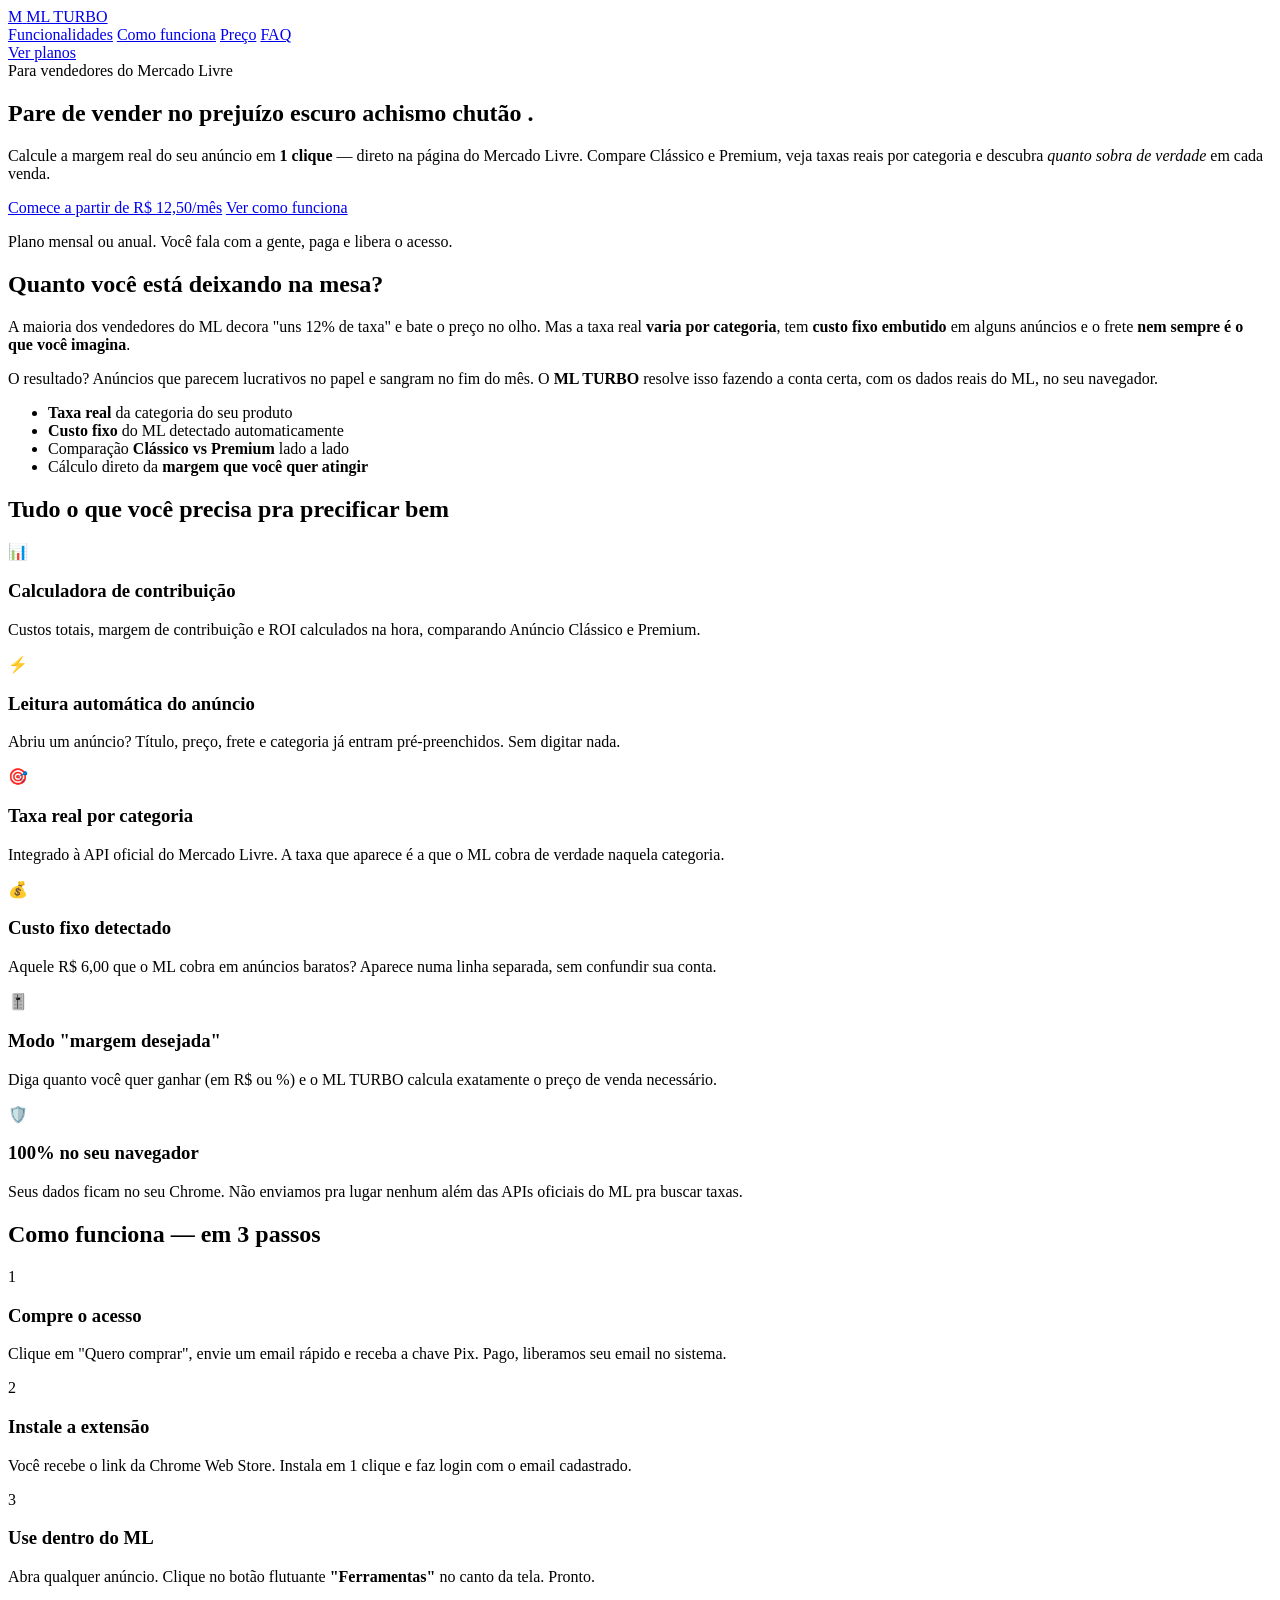
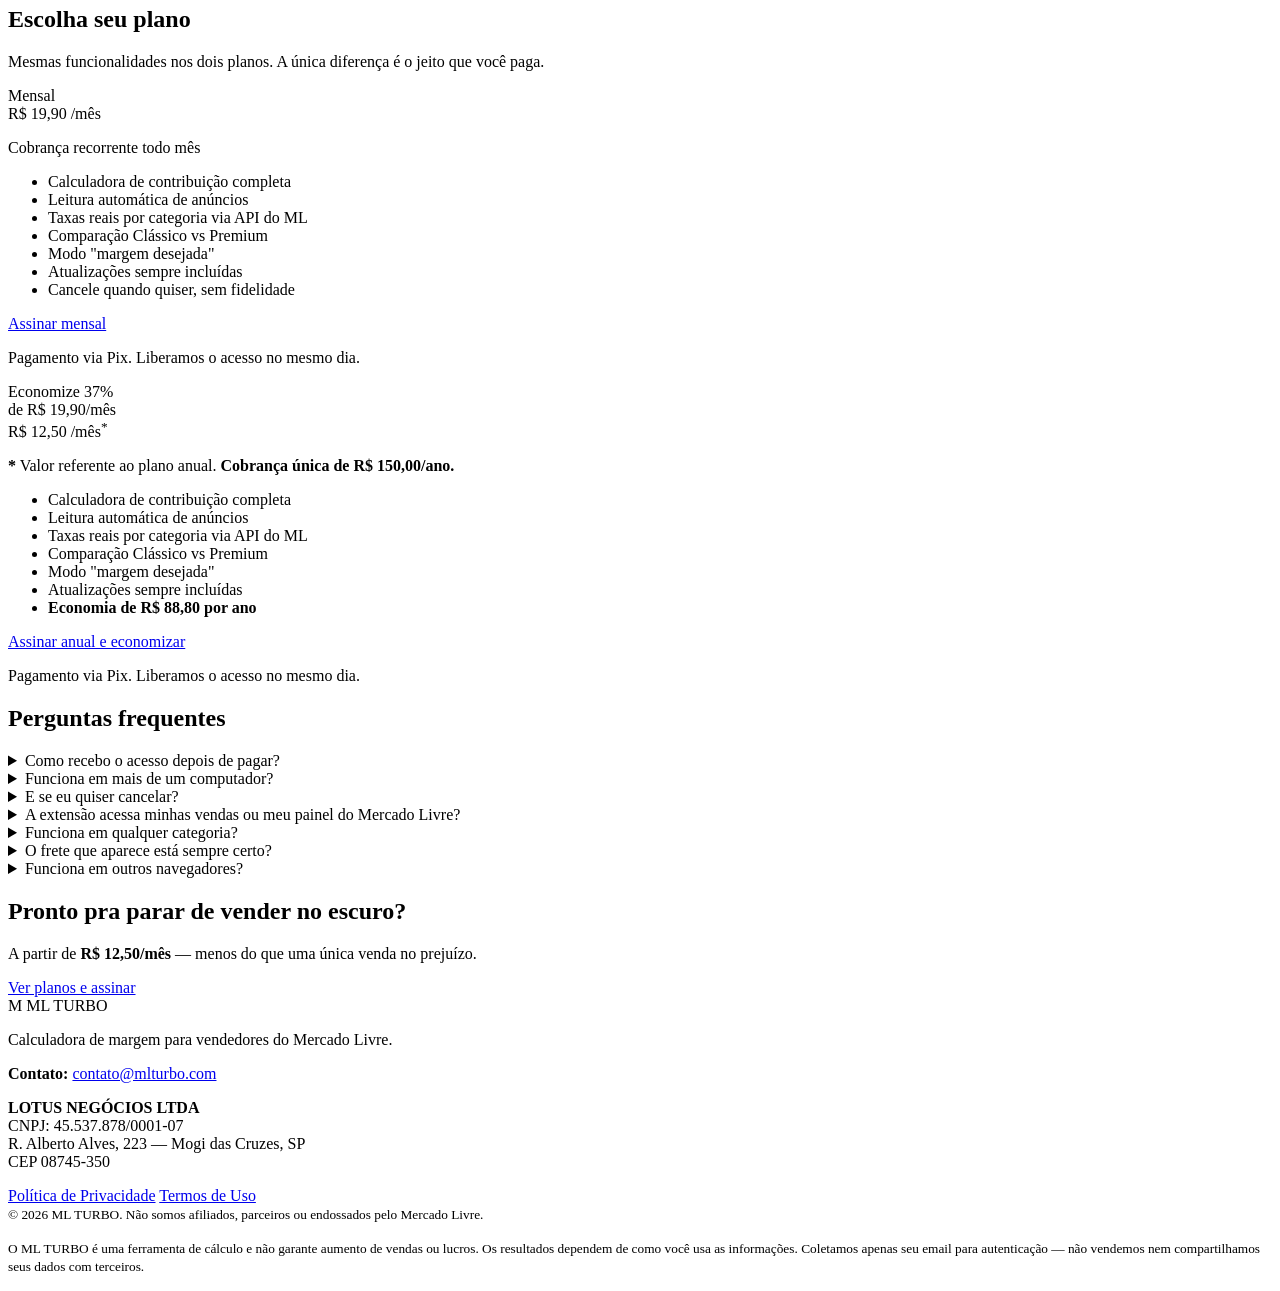
==== index.html @ a2fa836f "Add initial HTML structure for ML TURBO extension This file contains the complete HTML structure for" ====
<!DOCTYPE html>
<html lang="pt-BR">
<head>
  <meta charset="UTF-8">
  <meta name="viewport" content="width=device-width, initial-scale=1.0">
  <meta name="description" content="ML TURBO — extensão Chrome para vendedores do Mercado Livre. Calcule margem, ROI e taxa real direto na página do anúncio.">
  <title>ML TURBO — Calculadora de margem para vendedores do Mercado Livre</title>
  <link rel="stylesheet" href="styles.css">
</head>
<body>
  <header class="topo">
    <div class="container topo-conteudo">
      <a href="#" class="marca">
        <span class="marca-icone">M</span>
        <span class="marca-texto">ML TURBO</span>
      </a>
      <nav class="topo-nav">
        <a href="#funcionalidades">Funcionalidades</a>
        <a href="#como-funciona">Como funciona</a>
        <a href="#preco">Preço</a>
        <a href="#faq">FAQ</a>
      </nav>
      <a href="#preco" class="botao botao-primario botao-pequeno">Ver planos</a>
    </div>
  </header>

  <section class="hero">
    <div class="container hero-conteudo">
      <span class="badge">Para vendedores do Mercado Livre</span>
      <h1>Pare de vender no <span class="palavra-rotativa">
        <span>prejuízo</span>
        <span>escuro</span>
        <span>achismo</span>
        <span>chutão</span>
      </span>.</h1>
      <p class="subtitulo">
        Calcule a margem real do seu anúncio em <strong>1 clique</strong> — direto na página do Mercado Livre.
        Compare Clássico e Premium, veja taxas reais por categoria e descubra <em>quanto sobra de verdade</em> em cada venda.
      </p>
      <div class="hero-acoes">
        <a href="#preco" class="botao botao-primario botao-grande">Comece a partir de R$ 12,50/mês</a>
        <a href="#como-funciona" class="botao botao-fantasma botao-grande">Ver como funciona</a>
      </div>
      <p class="hero-rodape">Plano mensal ou anual. Você fala com a gente, paga e libera o acesso.</p>
    </div>
  </section>

  <section class="problema">
    <div class="container">
      <div class="problema-grid">
        <div class="problema-texto">
          <h2>Quanto você está deixando na mesa?</h2>
          <p>
            A maioria dos vendedores do ML decora "uns 12% de taxa" e bate o preço no olho.
            Mas a taxa real <strong>varia por categoria</strong>, tem <strong>custo fixo embutido</strong>
            em alguns anúncios e o frete <strong>nem sempre é o que você imagina</strong>.
          </p>
          <p>
            O resultado? Anúncios que parecem lucrativos no papel e sangram no fim do mês.
            O <strong>ML TURBO</strong> resolve isso fazendo a conta certa, com os dados reais do ML, no seu navegador.
          </p>
        </div>
        <ul class="problema-lista">
          <li><strong>Taxa real</strong> da categoria do seu produto</li>
          <li><strong>Custo fixo</strong> do ML detectado automaticamente</li>
          <li>Comparação <strong>Clássico vs Premium</strong> lado a lado</li>
          <li>Cálculo direto da <strong>margem que você quer atingir</strong></li>
        </ul>
      </div>
    </div>
  </section>

  <section id="funcionalidades" class="funcionalidades">
    <div class="container">
      <h2 class="secao-titulo">Tudo o que você precisa pra precificar bem</h2>
      <div class="cards-funcionalidades">
        <article class="card-funcionalidade">
          <div class="card-icone">📊</div>
          <h3>Calculadora de contribuição</h3>
          <p>Custos totais, margem de contribuição e ROI calculados na hora, comparando Anúncio Clássico e Premium.</p>
        </article>
        <article class="card-funcionalidade">
          <div class="card-icone">⚡</div>
          <h3>Leitura automática do anúncio</h3>
          <p>Abriu um anúncio? Título, preço, frete e categoria já entram pré-preenchidos. Sem digitar nada.</p>
        </article>
        <article class="card-funcionalidade">
          <div class="card-icone">🎯</div>
          <h3>Taxa real por categoria</h3>
          <p>Integrado à API oficial do Mercado Livre. A taxa que aparece é a que o ML cobra de verdade naquela categoria.</p>
        </article>
        <article class="card-funcionalidade">
          <div class="card-icone">💰</div>
          <h3>Custo fixo detectado</h3>
          <p>Aquele R$ 6,00 que o ML cobra em anúncios baratos? Aparece numa linha separada, sem confundir sua conta.</p>
        </article>
        <article class="card-funcionalidade">
          <div class="card-icone">🎚️</div>
          <h3>Modo "margem desejada"</h3>
          <p>Diga quanto você quer ganhar (em R$ ou %) e o ML TURBO calcula exatamente o preço de venda necessário.</p>
        </article>
        <article class="card-funcionalidade">
          <div class="card-icone">🛡️</div>
          <h3>100% no seu navegador</h3>
          <p>Seus dados ficam no seu Chrome. Não enviamos pra lugar nenhum além das APIs oficiais do ML pra buscar taxas.</p>
        </article>
      </div>
    </div>
  </section>

  <section id="como-funciona" class="como-funciona">
    <div class="container">
      <h2 class="secao-titulo">Como funciona — em 3 passos</h2>
      <div class="passos">
        <div class="passo">
          <div class="passo-numero">1</div>
          <h3>Compre o acesso</h3>
          <p>Clique em "Quero comprar", envie um email rápido e receba a chave Pix. Pago, liberamos seu email no sistema.</p>
        </div>
        <div class="passo">
          <div class="passo-numero">2</div>
          <h3>Instale a extensão</h3>
          <p>Você recebe o link da Chrome Web Store. Instala em 1 clique e faz login com o email cadastrado.</p>
        </div>
        <div class="passo">
          <div class="passo-numero">3</div>
          <h3>Use dentro do ML</h3>
          <p>Abra qualquer anúncio. Clique no botão flutuante <strong>"Ferramentas"</strong> no canto da tela. Pronto.</p>
        </div>
      </div>
    </div>
  </section>

  <section id="preco" class="preco">
    <div class="container">
      <h2 class="secao-titulo">Escolha seu plano</h2>
      <p class="preco-descricao">Mesmas funcionalidades nos dois planos. A única diferença é o jeito que você paga.</p>

      <div class="planos">
        <article class="card-preco card-preco-mensal">
          <span class="card-preco-tag card-preco-tag-mensal">Mensal</span>
          <div class="card-preco-valor">
            <span class="moeda">R$</span>
            <span class="numero">19,90</span>
            <span class="periodo">/mês</span>
          </div>
          <p class="card-preco-resumo">Cobrança recorrente todo mês</p>
          <ul class="card-preco-lista">
            <li>Calculadora de contribuição completa</li>
            <li>Leitura automática de anúncios</li>
            <li>Taxas reais por categoria via API do ML</li>
            <li>Comparação Clássico vs Premium</li>
            <li>Modo "margem desejada"</li>
            <li>Atualizações sempre incluídas</li>
            <li>Cancele quando quiser, sem fidelidade</li>
          </ul>
          <a href="mailto:contato@mlturbo.com?subject=Quero%20comprar%20o%20ML%20TURBO%20-%20Plano%20Mensal&body=Ol%C3%A1%2C%20Eduardo!%0A%0AGostaria%20de%20adquirir%20acesso%20ao%20ML%20TURBO%20no%20plano%20MENSAL%20(R%24%20%2019%2C90%2Fm%C3%AAs).%0A%0AMeu%20email%20que%20deve%20ser%20liberado%3A%20%5Bcoloque%20aqui%20o%20mesmo%20email%20que%20voc%C3%AA%20vai%20usar%20pra%20logar%5D%0A%0AAguardo%20a%20chave%20Pix%20pra%20pagamento.%0A%0AObrigado!" class="botao botao-secundario-largo botao-grande botao-largura-total">
            Assinar mensal
          </a>
          <p class="card-preco-rodape">Pagamento via Pix. Liberamos o acesso no mesmo dia.</p>
        </article>

        <article class="card-preco card-preco-anual card-preco-destaque">
          <span class="card-preco-tag card-preco-tag-economia">Economize 37%</span>
          <div class="card-preco-valor-comparacao">
            <span class="card-preco-de">de R$ 19,90/mês</span>
          </div>
          <div class="card-preco-valor">
            <span class="moeda">R$</span>
            <span class="numero">12,50</span>
            <span class="periodo">/mês<sup>*</sup></span>
          </div>
          <p class="card-preco-asterisco">
            <strong>*</strong> Valor referente ao plano anual.
            <strong>Cobrança única de R$ 150,00/ano.</strong>
          </p>
          <ul class="card-preco-lista">
            <li>Calculadora de contribuição completa</li>
            <li>Leitura automática de anúncios</li>
            <li>Taxas reais por categoria via API do ML</li>
            <li>Comparação Clássico vs Premium</li>
            <li>Modo "margem desejada"</li>
            <li>Atualizações sempre incluídas</li>
            <li><strong>Economia de R$ 88,80 por ano</strong></li>
          </ul>
          <a href="mailto:contato@mlturbo.com?subject=Quero%20comprar%20o%20ML%20TURBO%20-%20Plano%20Anual&body=Ol%C3%A1%2C%20Eduardo!%0A%0AGostaria%20de%20adquirir%20acesso%20ao%20ML%20TURBO%20no%20plano%20ANUAL%20(R%24%20150%2C00%2Fano%20-%20equivalente%20a%20R%24%2012%2C50%2Fm%C3%AAs).%0A%0AMeu%20email%20que%20deve%20ser%20liberado%3A%20%5Bcoloque%20aqui%20o%20mesmo%20email%20que%20voc%C3%AA%20vai%20usar%20pra%20logar%5D%0A%0AAguardo%20a%20chave%20Pix%20pra%20pagamento.%0A%0AObrigado!" class="botao botao-primario botao-grande botao-largura-total">
            Assinar anual e economizar
          </a>
          <p class="card-preco-rodape">Pagamento via Pix. Liberamos o acesso no mesmo dia.</p>
        </article>
      </div>
    </div>
  </section>

  <section id="faq" class="faq">
    <div class="container">
      <h2 class="secao-titulo">Perguntas frequentes</h2>
      <div class="faq-lista">
        <details class="faq-item">
          <summary>Como recebo o acesso depois de pagar?</summary>
          <p>Assim que confirmamos o Pix, cadastramos seu email no sistema e te respondemos por email com o link da extensão e instruções de instalação. Costuma sair no mesmo dia.</p>
        </details>
        <details class="faq-item">
          <summary>Funciona em mais de um computador?</summary>
          <p>Sim. O acesso é vinculado ao <strong>seu email</strong>, não à máquina. Você pode instalar a extensão em quantos computadores quiser e logar com o mesmo email em todos.</p>
        </details>
        <details class="faq-item">
          <summary>E se eu quiser cancelar?</summary>
          <p>Sem letrinha miúda — é só me avisar por email. Não cobramos multa, não tem fidelidade, não tem nada parecido. Se você não usar, não pago.</p>
        </details>
        <details class="faq-item">
          <summary>A extensão acessa minhas vendas ou meu painel do Mercado Livre?</summary>
          <p>Não. A extensão lê apenas <strong>a página de anúncio aberta no seu navegador</strong> (público, qualquer um vê) e consulta a <strong>API pública oficial do ML</strong> pra buscar taxas. Nada do seu painel de vendedor é acessado.</p>
        </details>
        <details class="faq-item">
          <summary>Funciona em qualquer categoria?</summary>
          <p>Sim. Quando dá pra detectar a categoria do anúncio, usamos a taxa exata daquela categoria via API do ML. Quando não dá (raro), usamos os defaults (11,5% / 16,5%) que você pode ajustar manualmente.</p>
        </details>
        <details class="faq-item">
          <summary>O frete que aparece está sempre certo?</summary>
          <p>O frete lido é o que aparece pro comprador. Pra <strong>Envio Full</strong>, o ML cobra do vendedor uma tarifa diferente (por peso e dimensão). A extensão te avisa pra conferir e o campo é editável.</p>
        </details>
        <details class="faq-item">
          <summary>Funciona em outros navegadores?</summary>
          <p>No momento, só Chrome. O Edge tem grandes chances de funcionar (mesma base técnica) mas ainda não testamos oficialmente.</p>
        </details>
      </div>
    </div>
  </section>

  <section class="cta-final">
    <div class="container cta-final-conteudo">
      <h2>Pronto pra parar de vender no escuro?</h2>
      <p>A partir de <strong>R$ 12,50/mês</strong> — menos do que uma única venda no prejuízo.</p>
      <a href="#preco" class="botao botao-primario botao-grande">Ver planos e assinar</a>
    </div>
  </section>

  <footer class="rodape">
    <div class="container rodape-conteudo">
      <div>
        <span class="marca">
          <span class="marca-icone">M</span>
          <span class="marca-texto">ML TURBO</span>
        </span>
        <p class="rodape-descricao">Calculadora de margem para vendedores do Mercado Livre.</p>
      </div>
      <div class="rodape-info">
        <div class="rodape-contato">
          <strong>Contato:</strong>
          <a href="mailto:contato@mlturbo.com">contato@mlturbo.com</a>
        </div>
        <div class="rodape-empresa">
          <p><strong>LOTUS NEGÓCIOS LTDA</strong><br>
          CNPJ: 45.537.878/0001-07<br>
          R. Alberto Alves, 223 — Mogi das Cruzes, SP<br>
          CEP 08745-350</p>
        </div>
      </div>
      <div class="rodape-creditos">
        <div class="rodape-links">
          <a href="privacidade.html" class="rodape-link">Política de Privacidade</a>
          <a href="termos-uso.html" class="rodape-link">Termos de Uso</a>
        </div>
        <small>© 2026 ML TURBO. Não somos afiliados, parceiros ou endossados pelo Mercado Livre.</small>
        <p class="rodape-disclaimer">
          <small>
            O ML TURBO é uma ferramenta de cálculo e não garante aumento de vendas ou lucros. 
            Os resultados dependem de como você usa as informações. Coletamos apenas seu email para autenticação — 
            não vendemos nem compartilhamos seus dados com terceiros.
          </small>
        </p>
      </div>
    </div>
  </footer>

  <script src="script.js"></script>
</body>
</html>
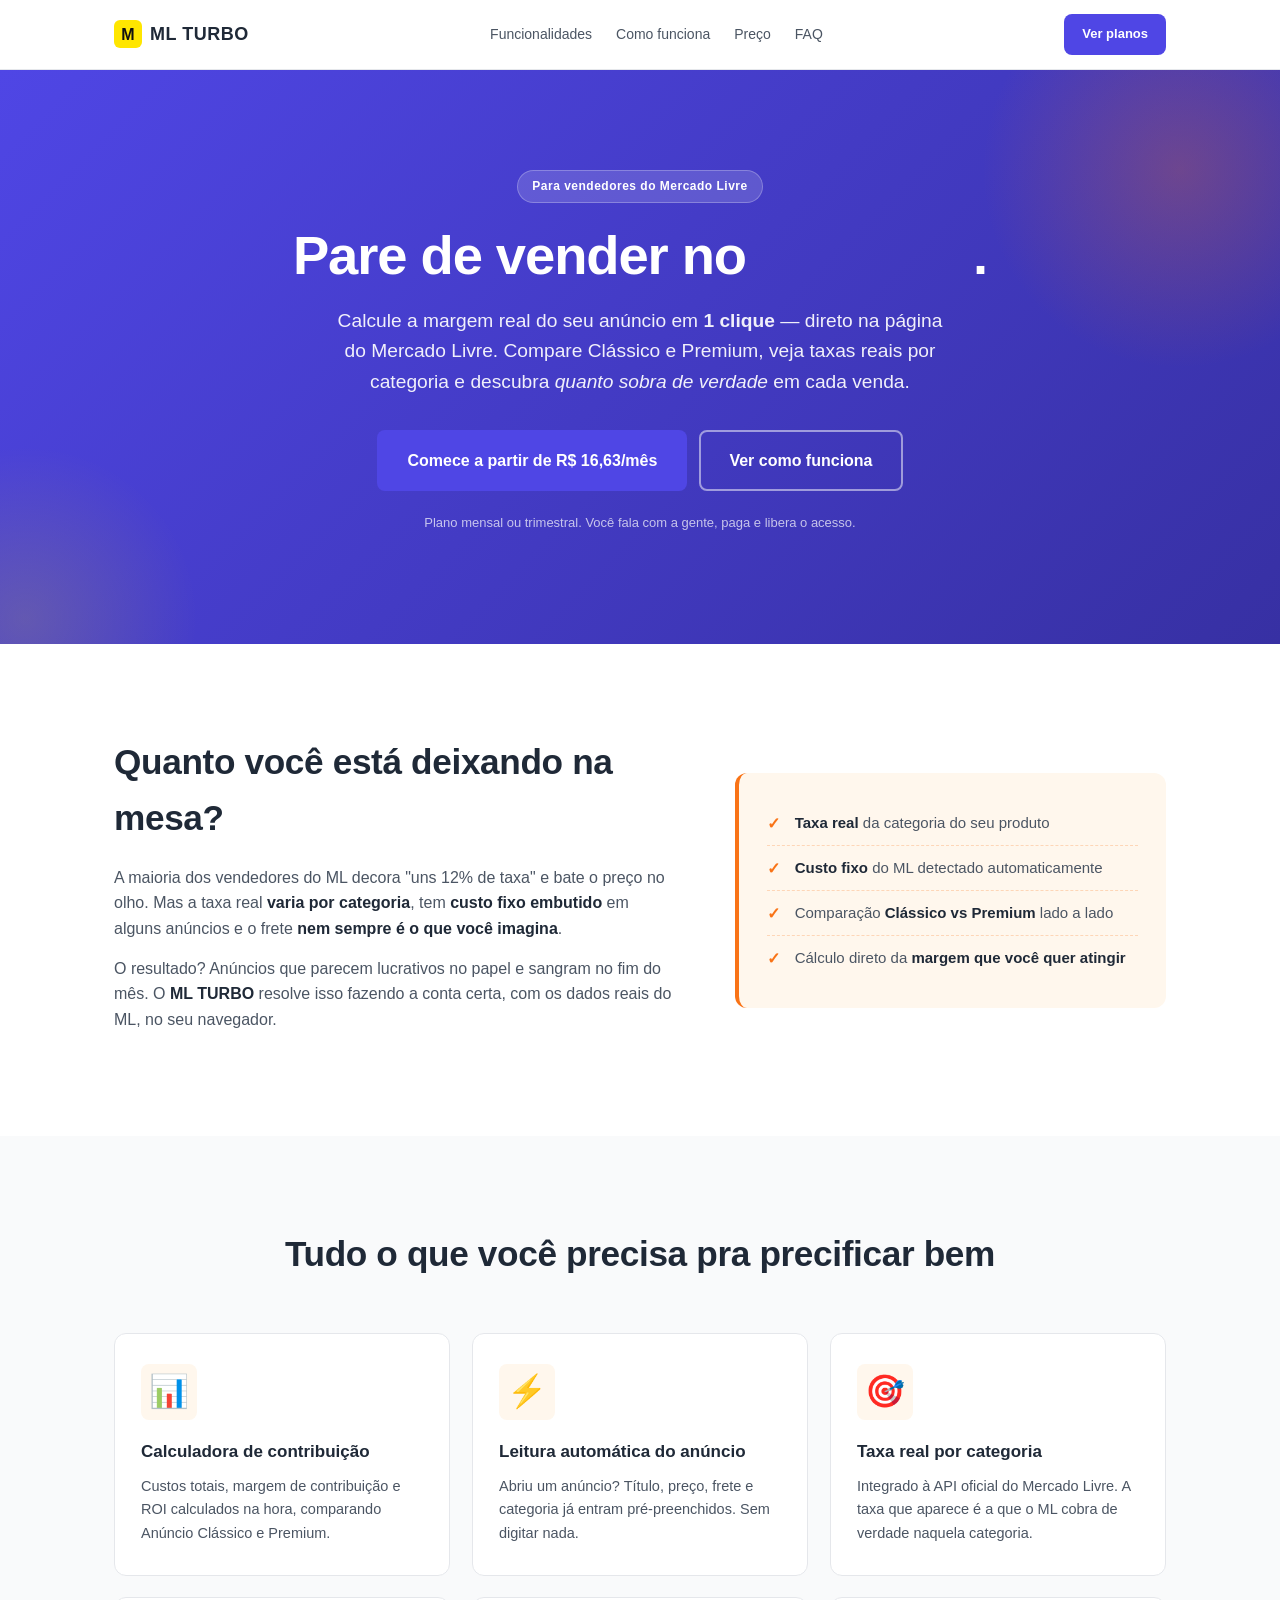
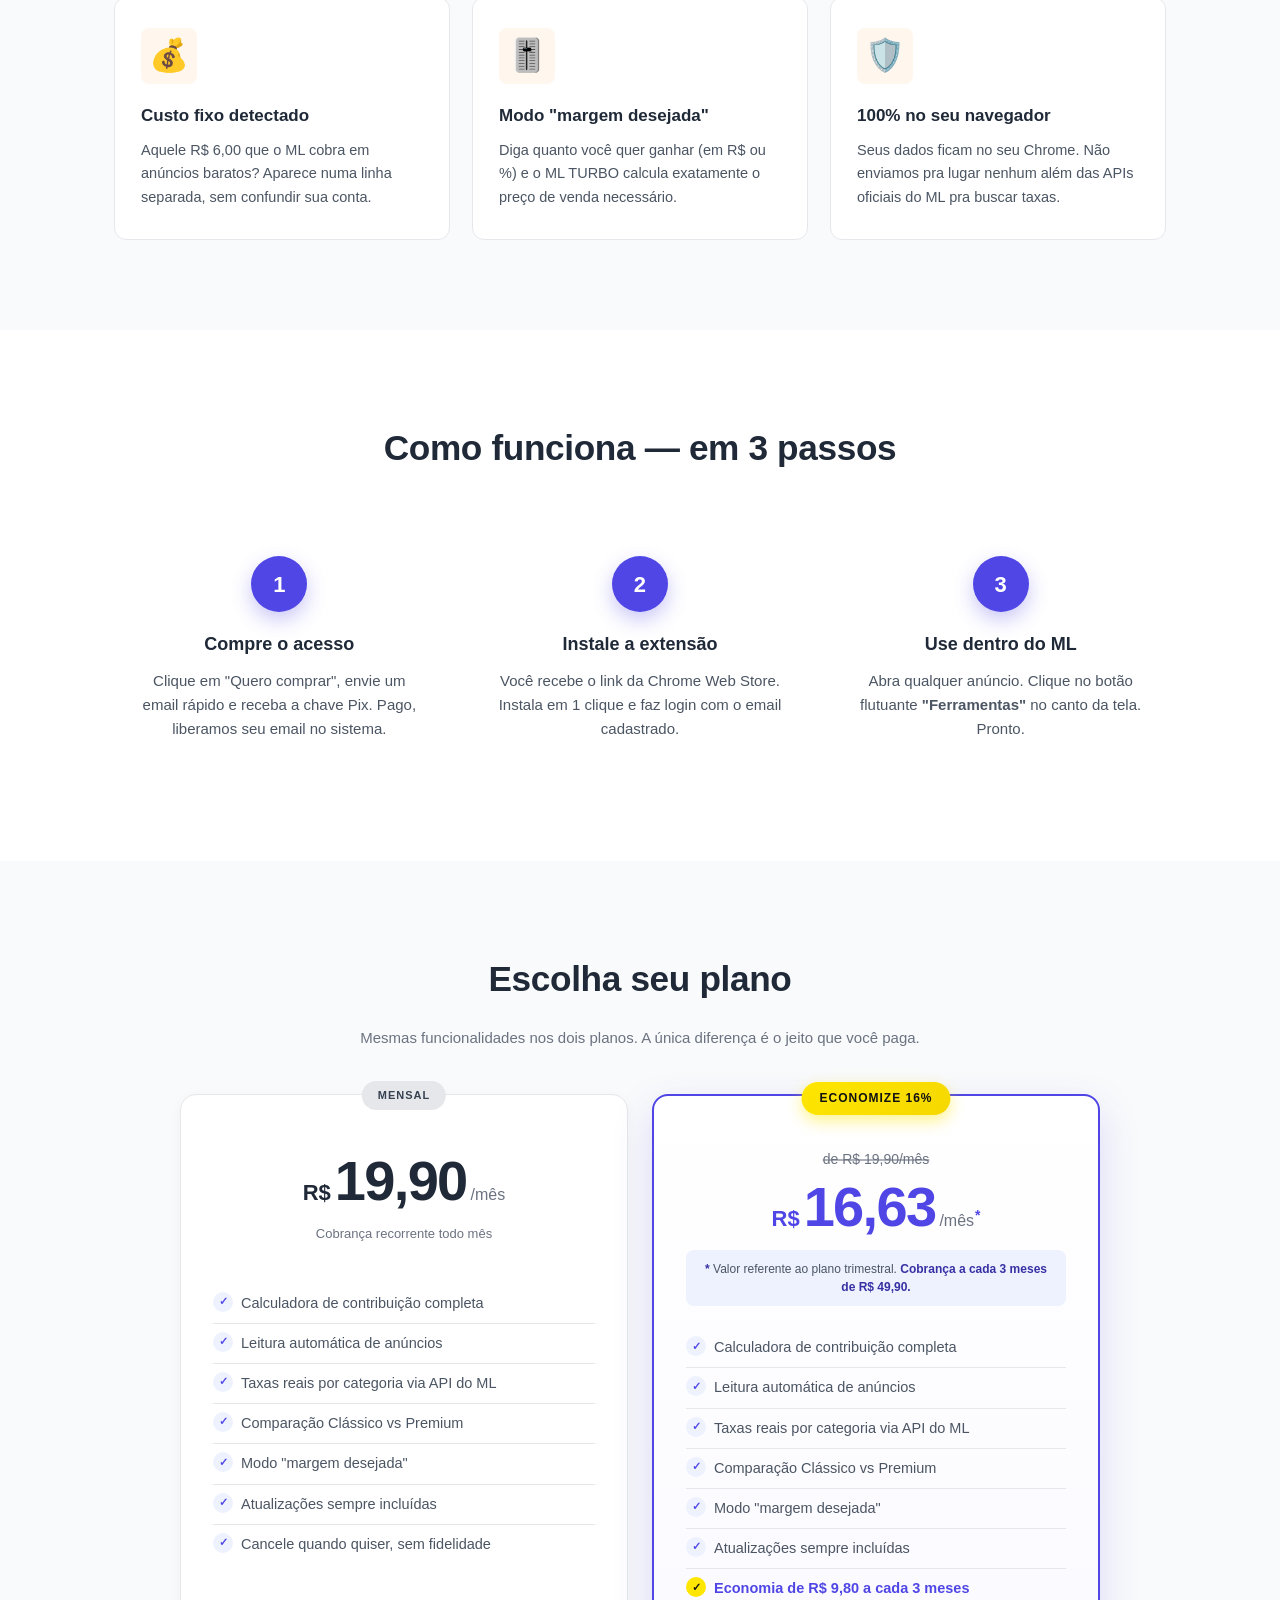
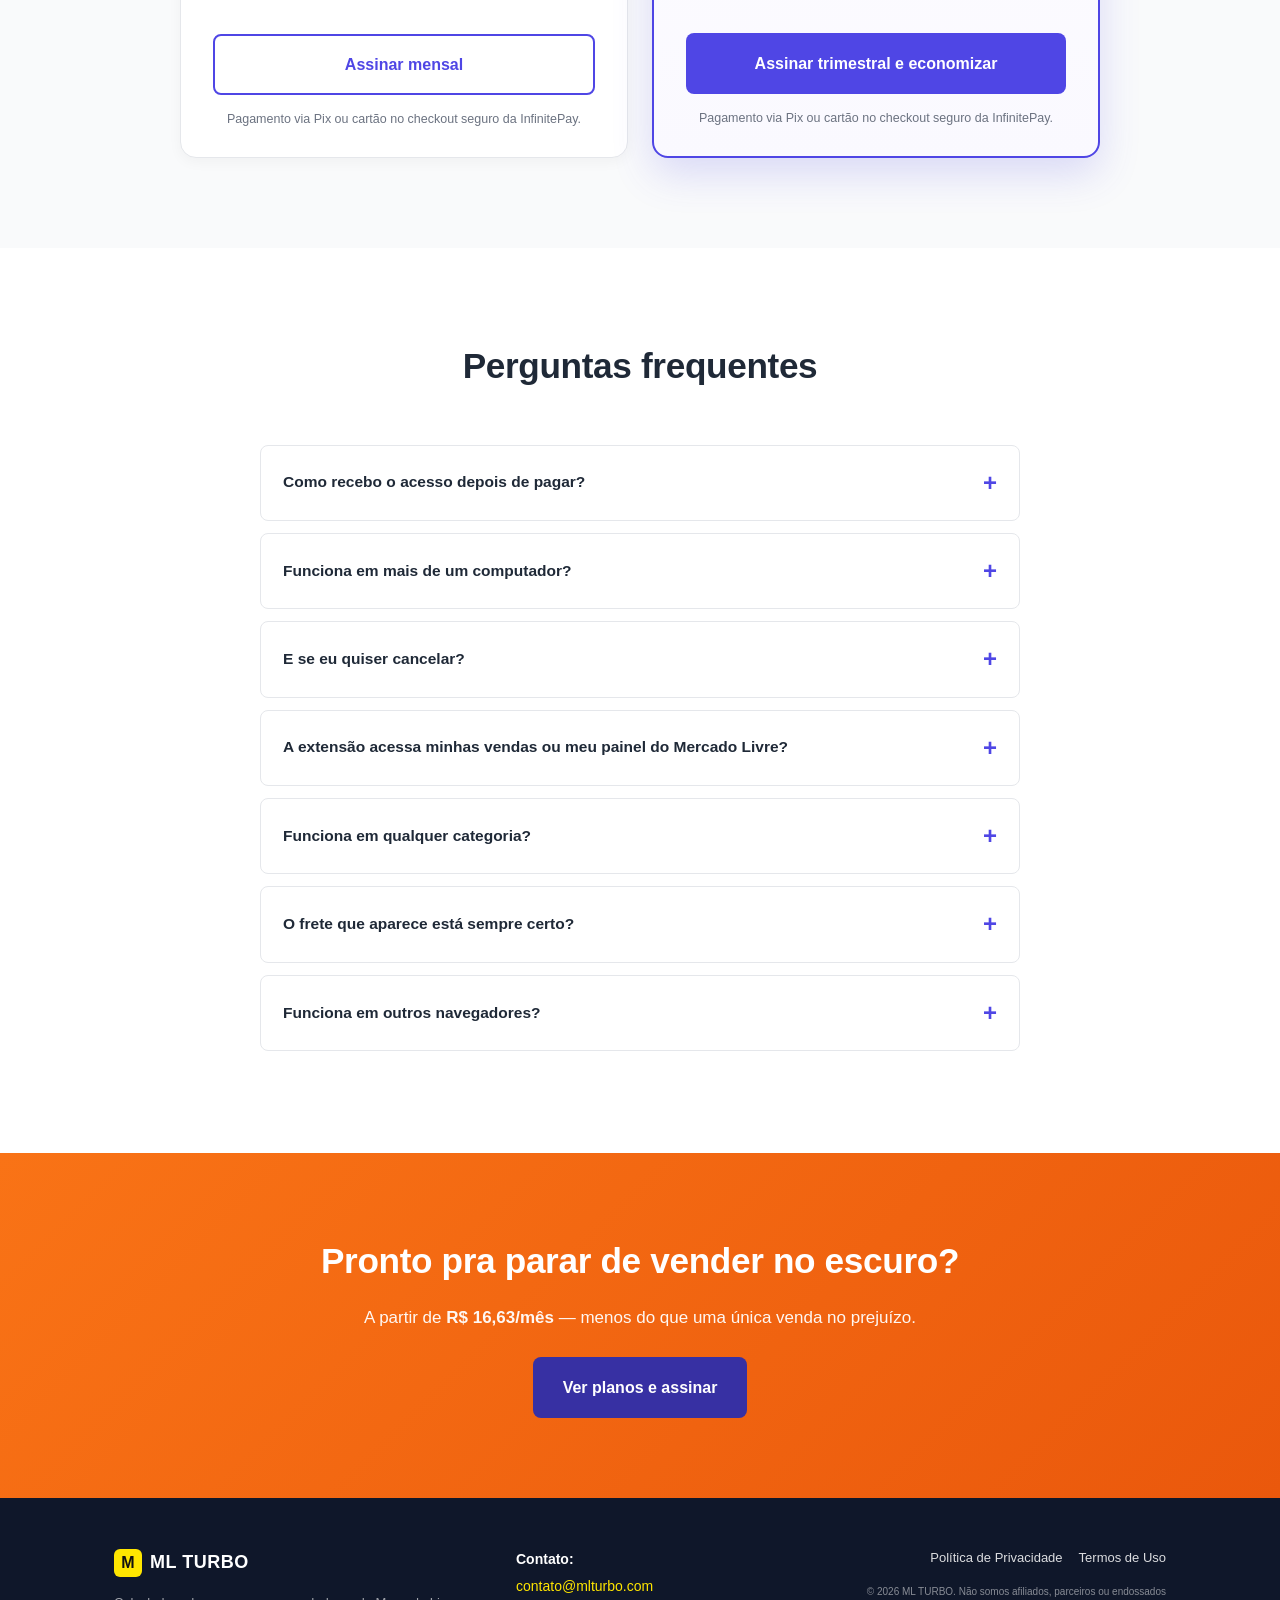
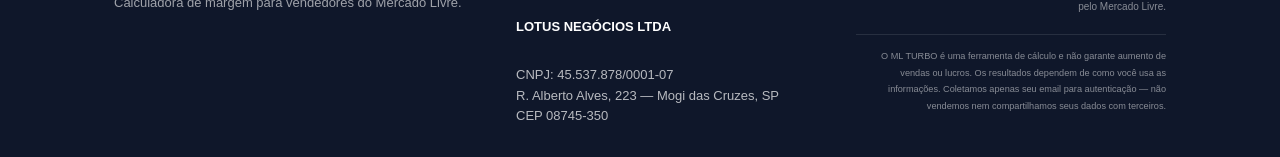
==== commit 20c59786: "Substitui plano anual por trimestral e migra checkout pra Planos de Assinatura InfinitePay - Plano a" ====
--- a/index.html
+++ b/index.html
@@ -38,10 +38,10 @@
         Compare Clássico e Premium, veja taxas reais por categoria e descubra <em>quanto sobra de verdade</em> em cada venda.
       </p>
       <div class="hero-acoes">
-        <a href="#preco" class="botao botao-primario botao-grande">Comece a partir de R$ 12,50/mês</a>
+        <a href="#preco" class="botao botao-primario botao-grande">Comece a partir de R$ 16,63/mês</a>
         <a href="#como-funciona" class="botao botao-fantasma botao-grande">Ver como funciona</a>
       </div>
-      <p class="hero-rodape">Plano mensal ou anual. Você fala com a gente, paga e libera o acesso.</p>
+      <p class="hero-rodape">Plano mensal ou trimestral. Você fala com a gente, paga e libera o acesso.</p>
     </div>
   </section>
 
@@ -154,25 +154,25 @@
             <li>Atualizações sempre incluídas</li>
             <li>Cancele quando quiser, sem fidelidade</li>
           </ul>
-          <a href="mailto:contato@mlturbo.com?subject=Quero%20comprar%20o%20ML%20TURBO%20-%20Plano%20Mensal&body=Ol%C3%A1%2C%20Eduardo!%0A%0AGostaria%20de%20adquirir%20acesso%20ao%20ML%20TURBO%20no%20plano%20MENSAL%20(R%24%20%2019%2C90%2Fm%C3%AAs).%0A%0AMeu%20email%20que%20deve%20ser%20liberado%3A%20%5Bcoloque%20aqui%20o%20mesmo%20email%20que%20voc%C3%AA%20vai%20usar%20pra%20logar%5D%0A%0AAguardo%20a%20chave%20Pix%20pra%20pagamento.%0A%0AObrigado!" class="botao botao-secundario-largo botao-grande botao-largura-total">
+          <a href="checkout.html?plan=mensal" class="botao botao-secundario-largo botao-grande botao-largura-total">
             Assinar mensal
           </a>
-          <p class="card-preco-rodape">Pagamento via Pix. Liberamos o acesso no mesmo dia.</p>
-        </article>
-
-        <article class="card-preco card-preco-anual card-preco-destaque">
-          <span class="card-preco-tag card-preco-tag-economia">Economize 37%</span>
+          <p class="card-preco-rodape">Pagamento via Pix ou cartão no checkout seguro da InfinitePay.</p>
+        </article>
+
+        <article class="card-preco card-preco-trimestral card-preco-destaque">
+          <span class="card-preco-tag card-preco-tag-economia">Economize 16%</span>
           <div class="card-preco-valor-comparacao">
             <span class="card-preco-de">de R$ 19,90/mês</span>
           </div>
           <div class="card-preco-valor">
             <span class="moeda">R$</span>
-            <span class="numero">12,50</span>
+            <span class="numero">16,63</span>
             <span class="periodo">/mês<sup>*</sup></span>
           </div>
           <p class="card-preco-asterisco">
-            <strong>*</strong> Valor referente ao plano anual.
-            <strong>Cobrança única de R$ 150,00/ano.</strong>
+            <strong>*</strong> Valor referente ao plano trimestral.
+            <strong>Cobrança a cada 3 meses de R$ 49,90.</strong>
           </p>
           <ul class="card-preco-lista">
             <li>Calculadora de contribuição completa</li>
@@ -181,12 +181,12 @@
             <li>Comparação Clássico vs Premium</li>
             <li>Modo "margem desejada"</li>
             <li>Atualizações sempre incluídas</li>
-            <li><strong>Economia de R$ 88,80 por ano</strong></li>
+            <li><strong>Economia de R$ 9,80 a cada 3 meses</strong></li>
           </ul>
-          <a href="mailto:contato@mlturbo.com?subject=Quero%20comprar%20o%20ML%20TURBO%20-%20Plano%20Anual&body=Ol%C3%A1%2C%20Eduardo!%0A%0AGostaria%20de%20adquirir%20acesso%20ao%20ML%20TURBO%20no%20plano%20ANUAL%20(R%24%20150%2C00%2Fano%20-%20equivalente%20a%20R%24%2012%2C50%2Fm%C3%AAs).%0A%0AMeu%20email%20que%20deve%20ser%20liberado%3A%20%5Bcoloque%20aqui%20o%20mesmo%20email%20que%20voc%C3%AA%20vai%20usar%20pra%20logar%5D%0A%0AAguardo%20a%20chave%20Pix%20pra%20pagamento.%0A%0AObrigado!" class="botao botao-primario botao-grande botao-largura-total">
-            Assinar anual e economizar
+          <a href="checkout.html?plan=trimestral" class="botao botao-primario botao-grande botao-largura-total">
+            Assinar trimestral e economizar
           </a>
-          <p class="card-preco-rodape">Pagamento via Pix. Liberamos o acesso no mesmo dia.</p>
+          <p class="card-preco-rodape">Pagamento via Pix ou cartão no checkout seguro da InfinitePay.</p>
         </article>
       </div>
     </div>
@@ -231,7 +231,7 @@
   <section class="cta-final">
     <div class="container cta-final-conteudo">
       <h2>Pronto pra parar de vender no escuro?</h2>
-      <p>A partir de <strong>R$ 12,50/mês</strong> — menos do que uma única venda no prejuízo.</p>
+      <p>A partir de <strong>R$ 16,63/mês</strong> — menos do que uma única venda no prejuízo.</p>
       <a href="#preco" class="botao botao-primario botao-grande">Ver planos e assinar</a>
     </div>
   </section>
--- a/styles.css
+++ b/styles.css
@@ -0,0 +1,1199 @@
+/* ML TURBO - landing page.
+   Paleta: 70% Roxo (extensão), 30% Laranja, 10% Amarelo ML.
+   Roxo  = backgrounds principais, headings, ações primárias.
+   Laranja = acentos, destaques, ícones e CTA secundária.
+   Amarelo = pequenos detalhes (badges, highlights). */
+
+:root {
+  --roxo: #4f46e5;
+  --roxo-escuro: #4338ca;
+  --roxo-mais-escuro: #3730a3;
+  --roxo-claro: #818cf8;
+  --roxo-pastel: #eef2ff;
+
+  --laranja: #f97316;
+  --laranja-escuro: #ea580c;
+  --laranja-claro: #fdba74;
+  --laranja-pastel: #fff7ed;
+
+  --amarelo-ml: #FFE600;
+  --amarelo-escuro: #f5d800;
+
+  --texto: #1f2937;
+  --texto-medio: #4b5563;
+  --texto-claro: #6b7280;
+  --borda: #e5e7eb;
+  --fundo: #ffffff;
+  --fundo-claro: #f9fafb;
+  --fundo-escuro: #0f172a;
+
+  --raio: 12px;
+  --raio-pequeno: 8px;
+  --sombra: 0 4px 14px rgba(0, 0, 0, 0.06);
+  --sombra-forte: 0 16px 40px rgba(79, 70, 229, 0.18);
+  --transicao: 0.2s ease;
+}
+
+* {
+  margin: 0;
+  padding: 0;
+  box-sizing: border-box;
+}
+
+html {
+  scroll-behavior: smooth;
+}
+
+body {
+  font-family: -apple-system, BlinkMacSystemFont, "Segoe UI", Roboto,
+    "Helvetica Neue", Arial, sans-serif;
+  font-size: 16px;
+  line-height: 1.6;
+  color: var(--texto);
+  background: var(--fundo);
+}
+
+img {
+  max-width: 100%;
+  height: auto;
+  display: block;
+}
+
+.container {
+  max-width: 1100px;
+  margin: 0 auto;
+  padding: 0 24px;
+}
+
+/* ============== Botões ============== */
+
+.botao {
+  display: inline-flex;
+  align-items: center;
+  justify-content: center;
+  padding: 12px 22px;
+  border-radius: var(--raio-pequeno);
+  font-weight: 600;
+  font-size: 15px;
+  text-decoration: none;
+  border: 2px solid transparent;
+  cursor: pointer;
+  transition: all var(--transicao);
+  font-family: inherit;
+}
+
+.botao-primario {
+  background: var(--roxo);
+  color: #fff;
+  position: relative;
+  overflow: hidden;
+}
+
+/* Shimmer: faixa de luz que atravessa o botão a cada 5s. */
+.botao-primario::after {
+  content: "";
+  position: absolute;
+  top: 0;
+  left: -120%;
+  width: 60%;
+  height: 100%;
+  background: linear-gradient(
+    100deg,
+    transparent 0%,
+    rgba(255, 255, 255, 0.35) 50%,
+    transparent 100%
+  );
+  transform: skewX(-20deg);
+  animation: shimmerBotao 5s ease-in-out infinite;
+  pointer-events: none;
+}
+
+@keyframes shimmerBotao {
+  0%, 60% { left: -120%; }
+  85%     { left: 130%; }
+  100%    { left: 130%; }
+}
+
+.botao-primario:hover {
+  background: var(--roxo-escuro);
+  transform: translateY(-1px);
+  box-shadow: 0 8px 20px rgba(79, 70, 229, 0.35);
+}
+
+.botao-fantasma {
+  background: transparent;
+  color: #fff;
+  border-color: rgba(255, 255, 255, 0.5);
+}
+
+.botao-fantasma:hover {
+  background: rgba(255, 255, 255, 0.12);
+  border-color: #fff;
+}
+
+.botao-pequeno {
+  padding: 8px 16px;
+  font-size: 13px;
+}
+
+.botao-grande {
+  padding: 16px 28px;
+  font-size: 16px;
+}
+
+.botao-largura-total {
+  width: 100%;
+}
+
+.botao:disabled {
+  cursor: wait;
+  opacity: 0.72;
+  transform: none;
+  box-shadow: none;
+}
+
+/* ============== Topo (header) ============== */
+
+.topo {
+  background: var(--fundo);
+  border-bottom: 1px solid var(--borda);
+  position: sticky;
+  top: 0;
+  z-index: 50;
+}
+
+.topo-conteudo {
+  display: flex;
+  align-items: center;
+  justify-content: space-between;
+  padding: 14px 24px;
+  gap: 20px;
+}
+
+.marca {
+  display: inline-flex;
+  align-items: center;
+  gap: 8px;
+  text-decoration: none;
+  color: var(--texto);
+  font-weight: 700;
+  font-size: 18px;
+}
+
+.marca-icone {
+  display: inline-flex;
+  align-items: center;
+  justify-content: center;
+  width: 28px;
+  height: 28px;
+  background: var(--amarelo-ml);
+  color: #111;
+  font-weight: 900;
+  border-radius: 6px;
+  font-size: 16px;
+  animation: pulseM 4s ease-in-out infinite;
+  transform-origin: center;
+}
+
+@keyframes pulseM {
+  0%, 90%, 100% { transform: scale(1); box-shadow: 0 0 0 rgba(255, 230, 0, 0); }
+  93%           { transform: scale(1.08); box-shadow: 0 0 14px rgba(255, 230, 0, 0.55); }
+  96%           { transform: scale(1); box-shadow: 0 0 0 rgba(255, 230, 0, 0); }
+}
+
+.marca-texto {
+  letter-spacing: 0.5px;
+}
+
+.topo-nav {
+  display: flex;
+  gap: 24px;
+}
+
+.topo-nav a {
+  color: var(--texto-medio);
+  text-decoration: none;
+  font-weight: 500;
+  font-size: 14px;
+  transition: color var(--transicao);
+}
+
+.topo-nav a:hover {
+  color: var(--roxo);
+}
+
+/* ============== Hero ============== */
+
+.hero {
+  background: linear-gradient(135deg, var(--roxo) 0%, var(--roxo-mais-escuro) 100%);
+  color: #fff;
+  padding: 100px 0 110px;
+  position: relative;
+  overflow: hidden;
+}
+
+.hero::before {
+  content: "";
+  position: absolute;
+  top: -100px;
+  right: -100px;
+  width: 400px;
+  height: 400px;
+  background: radial-gradient(circle, var(--laranja) 0%, transparent 70%);
+  opacity: 0.25;
+  border-radius: 50%;
+  animation: flutuarBlob 18s ease-in-out infinite;
+}
+
+.hero::after {
+  content: "";
+  position: absolute;
+  bottom: -150px;
+  left: -150px;
+  width: 350px;
+  height: 350px;
+  background: radial-gradient(circle, var(--amarelo-ml) 0%, transparent 70%);
+  opacity: 0.15;
+  border-radius: 50%;
+  animation: flutuarBlob 22s ease-in-out infinite reverse;
+}
+
+@keyframes flutuarBlob {
+  0%, 100% { transform: translate(0, 0) scale(1); }
+  33%      { transform: translate(40px, -30px) scale(1.08); }
+  66%      { transform: translate(-30px, 20px) scale(0.95); }
+}
+
+.hero-conteudo {
+  position: relative;
+  text-align: center;
+  max-width: 800px;
+}
+
+.badge {
+  display: inline-block;
+  padding: 6px 14px;
+  background: rgba(255, 255, 255, 0.15);
+  border: 1px solid rgba(255, 255, 255, 0.25);
+  color: #fff;
+  font-size: 12px;
+  font-weight: 600;
+  border-radius: 999px;
+  margin-bottom: 22px;
+  letter-spacing: 0.5px;
+}
+
+.hero h1 {
+  font-size: clamp(2rem, 5vw, 3.4rem);
+  line-height: 1.15;
+  font-weight: 800;
+  margin-bottom: 18px;
+  letter-spacing: -0.02em;
+}
+
+.hero h1 .destaque {
+  color: var(--amarelo-ml);
+  position: relative;
+}
+
+/* ============== Palavra rotativa no hero ==============
+   4 palavras alternam slidando de baixo pra cima. Cada palavra fica
+   visível ~2,4s do ciclo total de 12s (0/3/6/9s de delay). */
+
+.palavra-rotativa {
+  display: inline-grid;
+  vertical-align: bottom;
+  position: relative;
+  color: var(--amarelo-ml);
+  text-shadow: 0 4px 18px rgba(255, 230, 0, 0.35);
+}
+
+.palavra-rotativa > span {
+  grid-column: 1;
+  grid-row: 1;
+  opacity: 0;
+  transform: translateY(60%);
+  animation: trocarPalavra 12s cubic-bezier(0.65, 0.05, 0.35, 1) infinite;
+  white-space: nowrap;
+}
+
+.palavra-rotativa > span:nth-child(1) { animation-delay: 0s; }
+.palavra-rotativa > span:nth-child(2) { animation-delay: 3s; }
+.palavra-rotativa > span:nth-child(3) { animation-delay: 6s; }
+.palavra-rotativa > span:nth-child(4) { animation-delay: 9s; }
+
+@keyframes trocarPalavra {
+  0%   { opacity: 0; transform: translateY(60%) scale(0.95); }
+  4%   { opacity: 1; transform: translateY(0) scale(1); }
+  21%  { opacity: 1; transform: translateY(0) scale(1); }
+  25%  { opacity: 0; transform: translateY(-60%) scale(0.95); }
+  100% { opacity: 0; transform: translateY(60%) scale(0.95); }
+}
+
+.subtitulo {
+  font-size: clamp(1rem, 2vw, 1.2rem);
+  color: rgba(255, 255, 255, 0.92);
+  margin-bottom: 32px;
+  max-width: 620px;
+  margin-left: auto;
+  margin-right: auto;
+}
+
+.hero-acoes {
+  display: flex;
+  gap: 12px;
+  justify-content: center;
+  flex-wrap: wrap;
+  margin-bottom: 22px;
+}
+
+.hero-rodape {
+  font-size: 13px;
+  color: rgba(255, 255, 255, 0.7);
+}
+
+/* ============== Problema ============== */
+
+.problema {
+  background: var(--fundo);
+  padding: 90px 0;
+}
+
+.problema-grid {
+  display: grid;
+  grid-template-columns: 1.3fr 1fr;
+  gap: 60px;
+  align-items: center;
+}
+
+.problema-texto h2 {
+  font-size: clamp(1.6rem, 3vw, 2.2rem);
+  color: var(--texto);
+  margin-bottom: 18px;
+  font-weight: 700;
+  letter-spacing: -0.01em;
+}
+
+.problema-texto p {
+  color: var(--texto-medio);
+  margin-bottom: 14px;
+  font-size: 16px;
+}
+
+.problema-texto strong {
+  color: var(--texto);
+}
+
+.problema-lista {
+  list-style: none;
+  background: var(--laranja-pastel);
+  padding: 28px;
+  border-radius: var(--raio);
+  border-left: 4px solid var(--laranja);
+}
+
+.problema-lista li {
+  padding: 10px 0;
+  border-bottom: 1px dashed rgba(249, 115, 22, 0.25);
+  color: var(--texto-medio);
+  font-size: 15px;
+  position: relative;
+  padding-left: 28px;
+}
+
+.problema-lista li::before {
+  content: "✓";
+  position: absolute;
+  left: 0;
+  top: 10px;
+  color: var(--laranja);
+  font-weight: 800;
+  font-size: 16px;
+}
+
+.problema-lista li:last-child {
+  border-bottom: none;
+}
+
+.problema-lista strong {
+  color: var(--texto);
+}
+
+/* ============== Funcionalidades ============== */
+
+.funcionalidades {
+  background: var(--fundo-claro);
+  padding: 90px 0;
+}
+
+.secao-titulo {
+  text-align: center;
+  font-size: clamp(1.6rem, 3vw, 2.2rem);
+  color: var(--texto);
+  margin-bottom: 50px;
+  font-weight: 700;
+  letter-spacing: -0.01em;
+}
+
+.cards-funcionalidades {
+  display: grid;
+  grid-template-columns: repeat(auto-fit, minmax(290px, 1fr));
+  gap: 22px;
+}
+
+.card-funcionalidade {
+  background: var(--fundo);
+  padding: 30px 26px;
+  border-radius: var(--raio);
+  border: 1px solid var(--borda);
+  transition: transform 0.18s ease-out, box-shadow var(--transicao), border-color var(--transicao);
+  transform-style: preserve-3d;
+  will-change: transform;
+}
+
+.card-funcionalidade:hover {
+  box-shadow: var(--sombra-forte);
+  border-color: var(--roxo-claro);
+}
+
+/* O ícone "salta" na inclinação — efeito de profundidade. */
+.card-funcionalidade .card-icone {
+  transition: transform 0.18s ease-out;
+  transform: translateZ(0);
+}
+
+.card-funcionalidade:hover .card-icone {
+  transform: translateZ(20px) scale(1.05);
+}
+
+.card-icone {
+  font-size: 32px;
+  width: 56px;
+  height: 56px;
+  display: inline-flex;
+  align-items: center;
+  justify-content: center;
+  background: var(--laranja-pastel);
+  border-radius: var(--raio-pequeno);
+  margin-bottom: 18px;
+}
+
+.card-funcionalidade h3 {
+  font-size: 17px;
+  font-weight: 700;
+  color: var(--texto);
+  margin-bottom: 10px;
+}
+
+.card-funcionalidade p {
+  color: var(--texto-medio);
+  font-size: 14.5px;
+}
+
+/* ============== Como funciona ============== */
+
+.como-funciona {
+  background: var(--fundo);
+  padding: 90px 0;
+}
+
+.passos {
+  display: grid;
+  grid-template-columns: repeat(auto-fit, minmax(260px, 1fr));
+  gap: 30px;
+}
+
+.passo {
+  text-align: center;
+  padding: 30px 22px;
+}
+
+.passo-numero {
+  display: inline-flex;
+  align-items: center;
+  justify-content: center;
+  width: 56px;
+  height: 56px;
+  background: var(--roxo);
+  color: #fff;
+  border-radius: 50%;
+  font-size: 22px;
+  font-weight: 800;
+  margin-bottom: 18px;
+  box-shadow: 0 8px 20px rgba(79, 70, 229, 0.3);
+}
+
+.passo h3 {
+  font-size: 18px;
+  font-weight: 700;
+  margin-bottom: 10px;
+  color: var(--texto);
+}
+
+.passo p {
+  color: var(--texto-medio);
+  font-size: 15px;
+}
+
+/* ============== Preço ============== */
+
+.preco {
+  background: var(--fundo-claro);
+  padding: 90px 0;
+}
+
+.preco-descricao {
+  text-align: center;
+  color: var(--texto-claro);
+  font-size: 15px;
+  margin: -32px auto 44px;
+  max-width: 560px;
+}
+
+.planos {
+  display: grid;
+  grid-template-columns: 1fr 1fr;
+  gap: 24px;
+  max-width: 920px;
+  margin: 0 auto;
+  align-items: stretch;
+}
+
+.card-preco {
+  background: var(--fundo);
+  padding: 36px 32px 28px;
+  border-radius: 16px;
+  border: 1.5px solid var(--borda);
+  box-shadow: 0 4px 14px rgba(0, 0, 0, 0.04);
+  text-align: center;
+  position: relative;
+  display: flex;
+  flex-direction: column;
+  transition: transform var(--transicao), box-shadow var(--transicao);
+}
+
+.card-preco:hover {
+  transform: translateY(-3px);
+  box-shadow: 0 14px 38px rgba(79, 70, 229, 0.14);
+}
+
+.card-preco-destaque {
+  border: 2px solid var(--roxo);
+  box-shadow: var(--sombra-forte);
+  background: linear-gradient(180deg, #ffffff 0%, #faf9ff 100%);
+}
+
+.card-preco-destaque:hover {
+  box-shadow: 0 22px 50px rgba(79, 70, 229, 0.25);
+}
+
+.card-preco-tag {
+  position: absolute;
+  top: -14px;
+  left: 50%;
+  transform: translateX(-50%);
+  padding: 6px 16px;
+  font-size: 11px;
+  font-weight: 800;
+  letter-spacing: 1px;
+  text-transform: uppercase;
+  border-radius: 999px;
+  white-space: nowrap;
+}
+
+.card-preco-tag-mensal {
+  background: #e5e7eb;
+  color: #374151;
+}
+
+.card-preco-tag-economia {
+  background: linear-gradient(135deg, var(--amarelo-ml), var(--amarelo-escuro));
+  color: #111;
+  box-shadow: 0 6px 16px rgba(255, 230, 0, 0.45);
+  font-size: 12px;
+  padding: 7px 18px;
+}
+
+.card-preco-valor-comparacao {
+  margin-top: 14px;
+  margin-bottom: 2px;
+  min-height: 22px;
+}
+
+.card-preco-de {
+  display: inline-block;
+  color: var(--texto-claro);
+  font-size: 14px;
+  text-decoration: line-through;
+  text-decoration-color: rgba(107, 114, 128, 0.55);
+  text-decoration-thickness: 1.5px;
+}
+
+.card-preco-valor {
+  display: flex;
+  align-items: baseline;
+  justify-content: center;
+  gap: 4px;
+  margin: 6px 0 14px;
+  color: var(--roxo);
+}
+
+.card-preco-mensal .card-preco-valor {
+  margin-top: 22px;
+}
+
+.card-preco-mensal .card-preco-valor {
+  color: var(--texto);
+}
+
+.moeda {
+  font-size: 22px;
+  font-weight: 700;
+}
+
+.numero {
+  font-size: 56px;
+  font-weight: 800;
+  letter-spacing: -0.03em;
+  line-height: 1;
+}
+
+.periodo {
+  font-size: 16px;
+  color: var(--texto-claro);
+  font-weight: 500;
+}
+
+.periodo sup {
+  font-size: 14px;
+  color: var(--roxo);
+  font-weight: 700;
+  margin-left: 1px;
+}
+
+.card-preco-resumo {
+  font-size: 13px;
+  color: var(--texto-claro);
+  margin-bottom: 22px;
+  min-height: 38px;
+}
+
+.card-preco-asterisco {
+  font-size: 12px;
+  color: var(--texto-medio);
+  background: var(--roxo-pastel);
+  border-radius: var(--raio-pequeno);
+  padding: 10px 14px;
+  margin-bottom: 22px;
+  line-height: 1.5;
+  min-height: 38px;
+}
+
+.card-preco-asterisco strong {
+  color: var(--roxo-mais-escuro);
+}
+
+.card-preco-lista {
+  list-style: none;
+  text-align: left;
+  margin-bottom: 24px;
+  flex-grow: 1;
+}
+
+.card-preco-lista li {
+  padding: 8px 0 8px 28px;
+  position: relative;
+  color: var(--texto-medio);
+  font-size: 14.5px;
+  border-bottom: 1px solid var(--borda);
+}
+
+.card-preco-lista li:last-child {
+  border-bottom: none;
+}
+
+.card-preco-lista li strong {
+  color: var(--roxo);
+  font-weight: 700;
+}
+
+.card-preco-lista li::before {
+  content: "✓";
+  position: absolute;
+  left: 0;
+  top: 8px;
+  width: 20px;
+  height: 20px;
+  background: var(--roxo-pastel);
+  color: var(--roxo);
+  border-radius: 50%;
+  font-size: 11px;
+  font-weight: 800;
+  display: inline-flex;
+  align-items: center;
+  justify-content: center;
+}
+
+.card-preco-destaque .card-preco-lista li:last-child::before {
+  background: var(--amarelo-ml);
+  color: #111;
+}
+
+.card-preco-rodape {
+  margin-top: 14px;
+  font-size: 12.5px;
+  color: var(--texto-claro);
+}
+
+/* ============== Checkout ============== */
+
+.container-estreito {
+  max-width: 960px;
+}
+
+.checkout-page {
+  background: var(--fundo-claro);
+  padding: 64px 0 90px;
+}
+
+.checkout-hero {
+  text-align: center;
+  max-width: 680px;
+  margin: 0 auto 34px;
+}
+
+.checkout-hero .badge {
+  background: var(--roxo-pastel);
+  border-color: rgba(79, 70, 229, 0.16);
+  color: var(--roxo-mais-escuro);
+}
+
+.checkout-hero h1 {
+  font-size: clamp(1.9rem, 4vw, 2.8rem);
+  line-height: 1.15;
+  margin-bottom: 14px;
+  color: var(--texto);
+}
+
+.checkout-hero p {
+  color: var(--texto-medio);
+  font-size: 17px;
+}
+
+.checkout-painel {
+  display: grid;
+  grid-template-columns: minmax(0, 1fr) 320px;
+  gap: 24px;
+  align-items: start;
+}
+
+.checkout-card,
+.checkout-help {
+  background: var(--fundo);
+  border: 1px solid var(--borda);
+  border-radius: var(--raio-pequeno);
+  box-shadow: var(--sombra);
+}
+
+.checkout-card {
+  padding: 30px;
+}
+
+.checkout-card-header {
+  display: flex;
+  justify-content: space-between;
+  gap: 20px;
+  padding-bottom: 22px;
+  margin-bottom: 24px;
+  border-bottom: 1px solid var(--borda);
+}
+
+.checkout-label,
+.resumo-titulo {
+  color: var(--texto-claro);
+  font-size: 12px;
+  font-weight: 800;
+  letter-spacing: 0.08em;
+  text-transform: uppercase;
+}
+
+.checkout-card h2 {
+  margin-top: 4px;
+  font-size: 24px;
+  color: var(--texto);
+}
+
+.checkout-preco {
+  text-align: right;
+}
+
+.checkout-preco span {
+  display: block;
+  color: var(--roxo);
+  font-size: 28px;
+  font-weight: 800;
+  line-height: 1.1;
+}
+
+.checkout-preco small {
+  color: var(--texto-claro);
+}
+
+.checkout-form {
+  display: grid;
+  gap: 10px;
+}
+
+.campo-label {
+  color: var(--texto);
+  font-size: 14px;
+  font-weight: 700;
+}
+
+.checkout-form input {
+  width: 100%;
+  border: 1.5px solid var(--borda);
+  border-radius: var(--raio-pequeno);
+  padding: 12px 14px;
+  color: var(--texto);
+  font: inherit;
+  transition: border-color var(--transicao), box-shadow var(--transicao);
+}
+
+.checkout-form input:focus {
+  outline: none;
+  border-color: var(--roxo);
+  box-shadow: 0 0 0 4px rgba(79, 70, 229, 0.12);
+}
+
+.checkout-recorrencia {
+  margin-top: 14px;
+  padding: 12px 14px;
+  background: var(--fundo-claro);
+  border: 1px solid var(--borda);
+  border-radius: var(--raio-pequeno);
+  color: var(--texto-medio);
+  font-size: 13px;
+  line-height: 1.5;
+}
+
+.checkout-recorrencia a {
+  color: var(--roxo);
+  font-weight: 700;
+}
+
+.checkout-help {
+  padding: 24px;
+}
+
+.checkout-help h2 {
+  font-size: 20px;
+  margin-bottom: 16px;
+}
+
+.checkout-help ol {
+  padding-left: 20px;
+  color: var(--texto-medio);
+  font-size: 14.5px;
+}
+
+.checkout-help li {
+  margin-bottom: 10px;
+}
+
+.checkout-help-strong {
+  margin-top: 18px;
+  color: var(--texto);
+  font-weight: 800;
+}
+
+/* Botão neutro pra plano mensal — visualmente menos chamativo
+   que o roxo do anual, pra direcionar o olhar pro plano em destaque. */
+.botao-secundario-largo {
+  background: var(--fundo);
+  color: var(--roxo);
+  border: 2px solid var(--roxo);
+}
+
+.botao-secundario-largo:hover {
+  background: var(--roxo-pastel);
+  transform: translateY(-1px);
+  box-shadow: 0 6px 14px rgba(79, 70, 229, 0.18);
+}
+
+/* ============== FAQ ============== */
+
+.faq {
+  background: var(--fundo);
+  padding: 90px 0;
+}
+
+.faq-lista {
+  max-width: 760px;
+  margin: 0 auto;
+}
+
+.faq-item {
+  background: var(--fundo);
+  border: 1px solid var(--borda);
+  border-radius: var(--raio-pequeno);
+  margin-bottom: 12px;
+  overflow: hidden;
+  transition: border-color var(--transicao);
+}
+
+.faq-item[open] {
+  border-color: var(--roxo-claro);
+  box-shadow: var(--sombra);
+}
+
+.faq-item summary {
+  padding: 18px 22px;
+  cursor: pointer;
+  font-weight: 600;
+  color: var(--texto);
+  font-size: 15.5px;
+  list-style: none;
+  display: flex;
+  justify-content: space-between;
+  align-items: center;
+  user-select: none;
+}
+
+.faq-item summary::-webkit-details-marker {
+  display: none;
+}
+
+.faq-item summary::after {
+  content: "+";
+  color: var(--roxo);
+  font-size: 24px;
+  font-weight: 600;
+  transition: transform var(--transicao);
+}
+
+.faq-item[open] summary::after {
+  content: "−";
+}
+
+.faq-item p {
+  padding: 0 22px 20px;
+  color: var(--texto-medio);
+  font-size: 14.5px;
+  line-height: 1.7;
+}
+
+.faq-item p strong {
+  color: var(--texto);
+}
+
+/* ============== CTA final ============== */
+
+.cta-final {
+  background: linear-gradient(135deg, var(--laranja) 0%, var(--laranja-escuro) 100%);
+  color: #fff;
+  padding: 80px 0;
+  text-align: center;
+}
+
+.cta-final-conteudo {
+  max-width: 700px;
+}
+
+.cta-final h2 {
+  font-size: clamp(1.6rem, 3vw, 2.2rem);
+  margin-bottom: 14px;
+  font-weight: 800;
+  letter-spacing: -0.01em;
+}
+
+.cta-final p {
+  font-size: 17px;
+  margin-bottom: 26px;
+  color: rgba(255, 255, 255, 0.95);
+}
+
+.cta-final .botao-primario {
+  background: var(--roxo-mais-escuro);
+}
+
+.cta-final .botao-primario:hover {
+  background: #1e1b4b;
+}
+
+/* ============== Rodapé ============== */
+
+.rodape {
+  background: var(--fundo-escuro);
+  color: rgba(255, 255, 255, 0.85);
+  padding: 50px 0 30px;
+}
+
+.rodape-conteudo {
+  display: grid;
+  grid-template-columns: 1.2fr 1fr 1fr;
+  gap: 30px;
+  align-items: start;
+}
+
+.rodape .marca {
+  color: #fff;
+  margin-bottom: 8px;
+}
+
+.rodape-descricao {
+  font-size: 13px;
+  color: rgba(255, 255, 255, 0.6);
+  margin-top: 8px;
+}
+
+.rodape-contato {
+  font-size: 14px;
+}
+
+.rodape-contato strong {
+  display: block;
+  margin-bottom: 4px;
+  color: #fff;
+}
+
+.rodape-contato a {
+  color: var(--amarelo-ml);
+  text-decoration: none;
+}
+
+.rodape-contato a:hover {
+  text-decoration: underline;
+}
+
+.rodape-info {
+  display: flex;
+  flex-direction: column;
+  gap: 20px;
+}
+
+.rodape-empresa {
+  font-size: 13px;
+  line-height: 1.6;
+  color: rgba(255, 255, 255, 0.7);
+}
+
+.rodape-empresa p {
+  margin: 0;
+}
+
+.rodape-empresa strong {
+  color: #fff;
+  display: block;
+  margin-bottom: 6px;
+}
+
+.rodape-creditos {
+  text-align: right;
+  color: rgba(255, 255, 255, 0.5);
+  font-size: 12px;
+  line-height: 1.5;
+  display: flex;
+  flex-direction: column;
+  align-items: flex-end;
+  gap: 8px;
+}
+
+.rodape-link {
+  color: rgba(255, 255, 255, 0.85);
+  text-decoration: none;
+  font-size: 13px;
+  font-weight: 500;
+  transition: color var(--transicao);
+}
+
+.rodape-link:hover {
+  color: var(--amarelo-ml);
+}
+
+.rodape-links {
+  display: flex;
+  gap: 16px;
+  margin-bottom: 8px;
+}
+
+.rodape-disclaimer {
+  margin-top: 12px;
+  padding-top: 12px;
+  border-top: 1px solid rgba(255, 255, 255, 0.1);
+  color: rgba(255, 255, 255, 0.5);
+  font-size: 11px;
+  line-height: 1.5;
+}
+
+/* ============== Animação de entrada ============== */
+
+.revelar {
+  opacity: 0;
+  transform: translateY(16px);
+  transition: opacity 0.6s ease, transform 0.6s ease;
+}
+
+.revelar.visivel {
+  opacity: 1;
+  transform: translateY(0);
+}
+
+/* ============== Responsivo ============== */
+
+@media (max-width: 880px) {
+  .topo-nav {
+    display: none;
+  }
+  .problema-grid {
+    grid-template-columns: 1fr;
+    gap: 30px;
+  }
+  .planos {
+    grid-template-columns: 1fr;
+    max-width: 460px;
+    gap: 32px;
+  }
+  .checkout-painel {
+    grid-template-columns: 1fr;
+  }
+  .rodape-conteudo {
+    grid-template-columns: 1fr;
+    text-align: left;
+  }
+  .rodape-creditos {
+    text-align: left;
+    align-items: flex-start;
+  }
+}
+
+@media (max-width: 520px) {
+  .hero {
+    padding: 70px 0 80px;
+  }
+  .container {
+    padding: 0 18px;
+  }
+  .botao-grande {
+    padding: 14px 20px;
+    font-size: 15px;
+  }
+  .card-preco {
+    padding: 32px 22px 24px;
+  }
+  .checkout-card {
+    padding: 24px 18px;
+  }
+  .checkout-card-header {
+    flex-direction: column;
+  }
+  .checkout-preco {
+    text-align: left;
+  }
+  .numero {
+    font-size: 44px;
+  }
+  .preco-descricao {
+    margin: -20px auto 36px;
+  }
+}
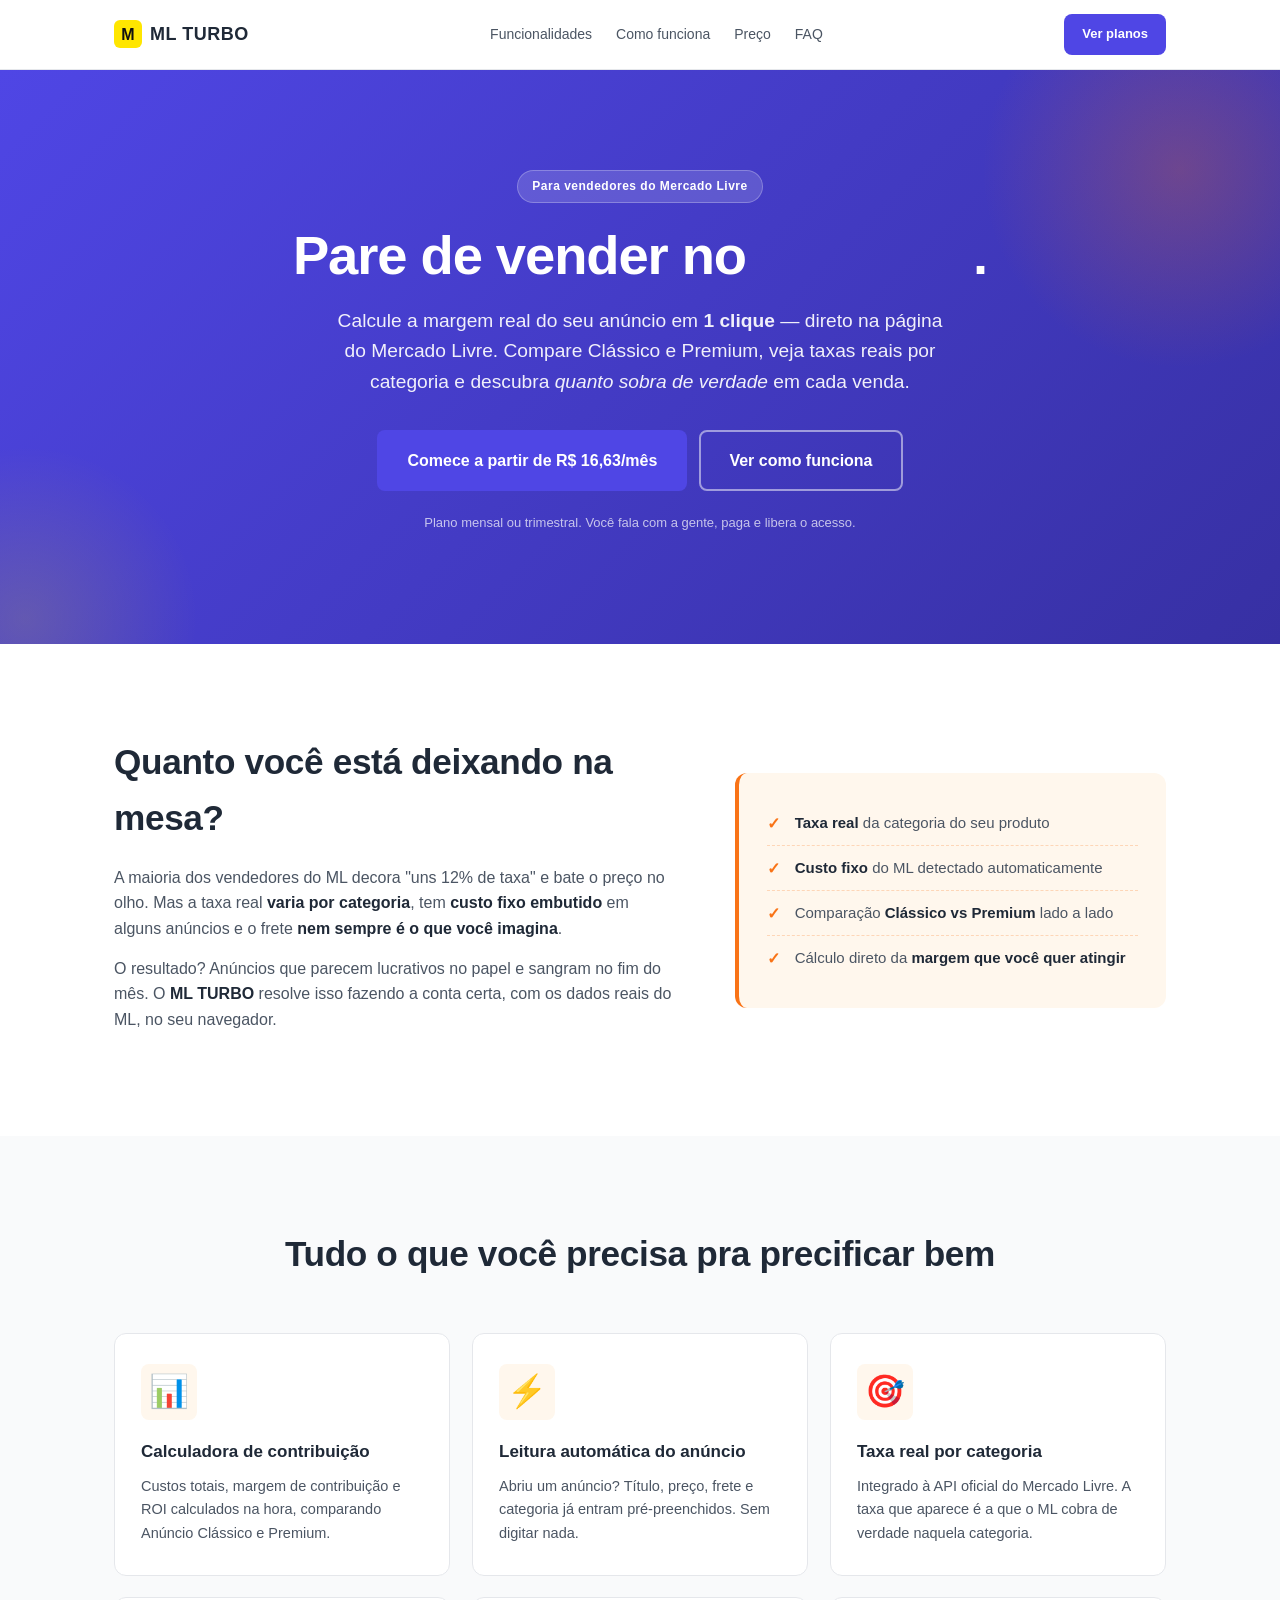
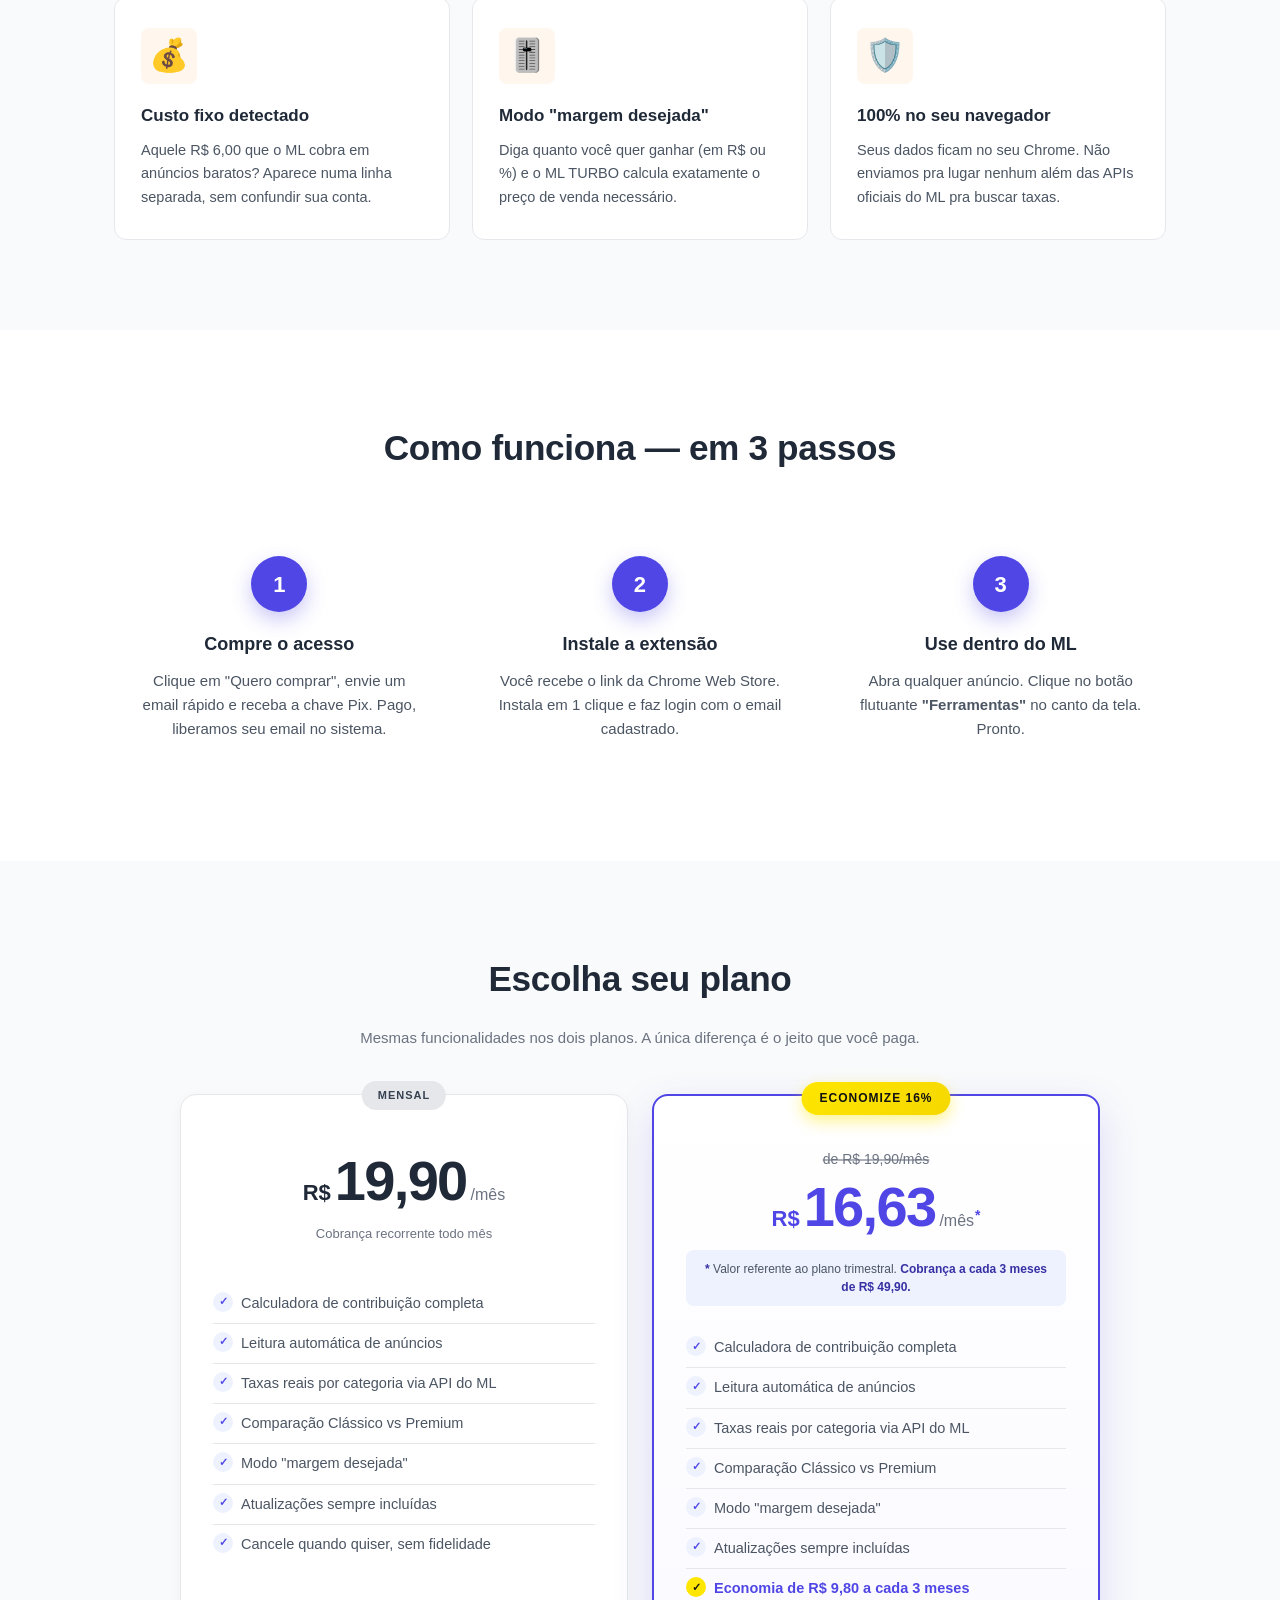
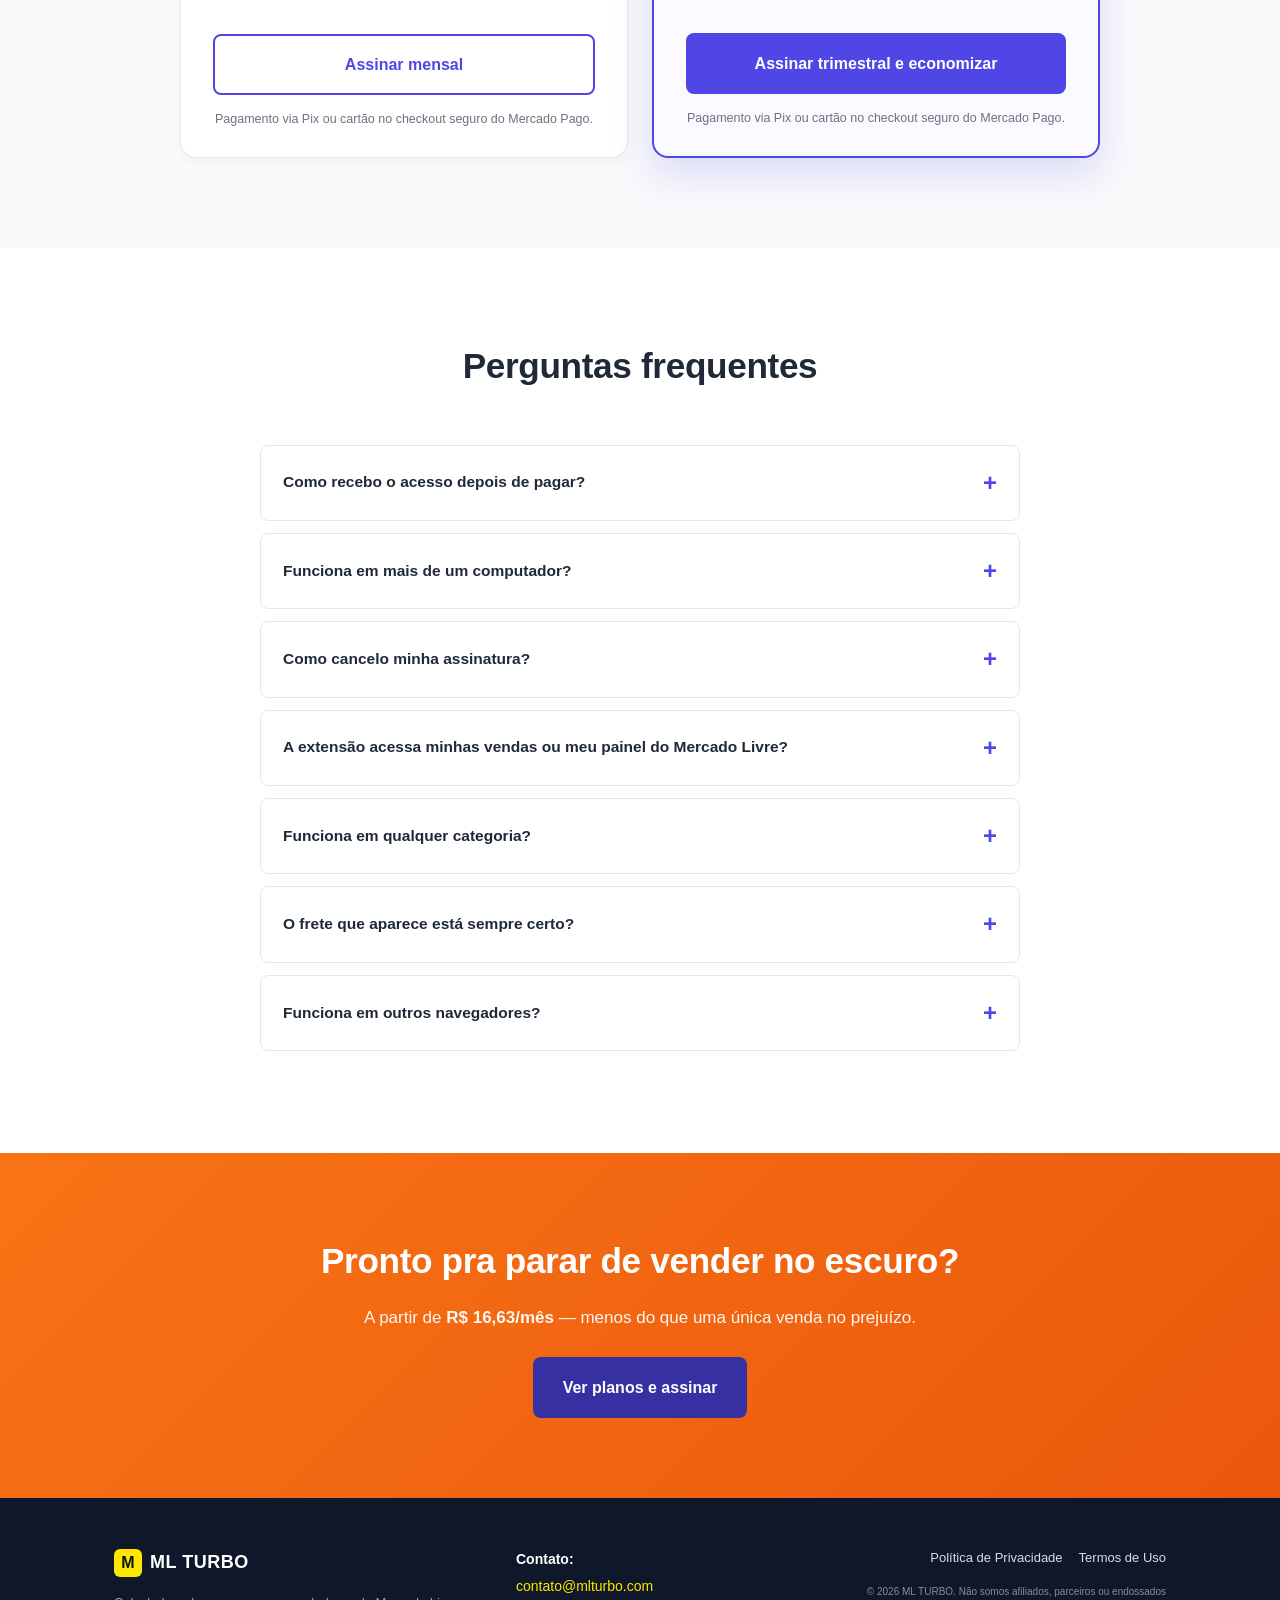
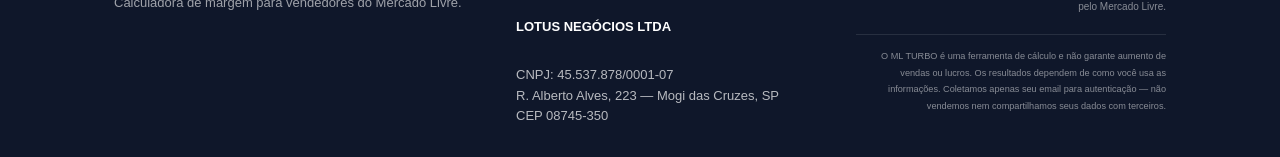
==== commit 6d82fd00: "Separa aguardando + boas-vindas em paginas proprias e finaliza fluxo MP - Nova pagina aguardando.htm" ====
--- a/index.html
+++ b/index.html
@@ -157,7 +157,7 @@
           <a href="checkout.html?plan=mensal" class="botao botao-secundario-largo botao-grande botao-largura-total">
             Assinar mensal
           </a>
-          <p class="card-preco-rodape">Pagamento via Pix ou cartão no checkout seguro da InfinitePay.</p>
+          <p class="card-preco-rodape">Pagamento via Pix ou cartão no checkout seguro do Mercado Pago.</p>
         </article>
 
         <article class="card-preco card-preco-trimestral card-preco-destaque">
@@ -186,7 +186,7 @@
           <a href="checkout.html?plan=trimestral" class="botao botao-primario botao-grande botao-largura-total">
             Assinar trimestral e economizar
           </a>
-          <p class="card-preco-rodape">Pagamento via Pix ou cartão no checkout seguro da InfinitePay.</p>
+          <p class="card-preco-rodape">Pagamento via Pix ou cartão no checkout seguro do Mercado Pago.</p>
         </article>
       </div>
     </div>
@@ -198,15 +198,17 @@
       <div class="faq-lista">
         <details class="faq-item">
           <summary>Como recebo o acesso depois de pagar?</summary>
-          <p>Assim que confirmamos o Pix, cadastramos seu email no sistema e te respondemos por email com o link da extensão e instruções de instalação. Costuma sair no mesmo dia.</p>
+          <p>Automático. Assim que o Mercado Pago confirma seu pagamento, nosso sistema libera seu email na hora — geralmente leva poucos segundos. Você fecha a janela do pagamento, volta pra nossa página e clica em "Já assinei" pra ir direto pras instruções de instalação.</p>
         </details>
         <details class="faq-item">
           <summary>Funciona em mais de um computador?</summary>
           <p>Sim. O acesso é vinculado ao <strong>seu email</strong>, não à máquina. Você pode instalar a extensão em quantos computadores quiser e logar com o mesmo email em todos.</p>
         </details>
         <details class="faq-item">
-          <summary>E se eu quiser cancelar?</summary>
-          <p>Sem letrinha miúda — é só me avisar por email. Não cobramos multa, não tem fidelidade, não tem nada parecido. Se você não usar, não pago.</p>
+          <summary>Como cancelo minha assinatura?</summary>
+          <p>Você cancela direto no Mercado Pago, em poucos cliques: entre em <a href="https://www.mercadopago.com.br/my/subscriptions" target="_blank" rel="noopener">mercadopago.com.br/my/subscriptions</a>, encontre <strong>ML TURBO</strong> e clique em <strong>Cancelar</strong>. Sem multa, sem fidelidade, sem letrinha miúda.</p>
+          <p><strong>Importante:</strong> ao cancelar, você mantém o acesso até o fim do ciclo já pago. Por exemplo, se você assinou o mensal no dia 5 e cancelou no dia 20, seu acesso continua valendo até o dia 4 do mês seguinte. Não fazemos reembolso proporcional.</p>
+          <p>Preferir avisar por email? Manda pra <a href="mailto:contato@mlturbo.com">contato@mlturbo.com</a> com assunto "Cancelamento" que a gente cuida.</p>
         </details>
         <details class="faq-item">
           <summary>A extensão acessa minhas vendas ou meu painel do Mercado Livre?</summary>
--- a/styles.css
+++ b/styles.css
@@ -787,6 +787,11 @@
   align-items: start;
 }
 
+.checkout-painel-solo {
+  max-width: 560px;
+  margin: 0 auto;
+}
+
 .checkout-card,
 .checkout-help {
   background: var(--fundo);
@@ -908,7 +913,7 @@
 }
 
 /* Botão neutro pra plano mensal — visualmente menos chamativo
-   que o roxo do anual, pra direcionar o olhar pro plano em destaque. */
+   que o roxo do trimestral, pra direcionar o olhar pro plano em destaque. */
 .botao-secundario-largo {
   background: var(--fundo);
   color: var(--roxo);
@@ -919,6 +924,182 @@
   background: var(--roxo-pastel);
   transform: translateY(-1px);
   box-shadow: 0 6px 14px rgba(79, 70, 229, 0.18);
+}
+
+/* ============== Estados do checkout (form / aguardando / erro) ============== */
+
+.checkout-estado {
+  animation: fadeIn 0.25s ease-out;
+}
+
+.hidden {
+  display: none !important;
+}
+
+.aguardando-tag {
+  display: inline-block;
+  padding: 6px 12px;
+  background: var(--roxo-pastel);
+  color: var(--roxo);
+  border-radius: 999px;
+  font-size: 12px;
+  font-weight: 800;
+  text-transform: uppercase;
+  letter-spacing: 0.5px;
+  margin-bottom: 14px;
+}
+
+.aguardando-tag-aviso {
+  background: #fff4e0;
+  color: #b45309;
+}
+
+.aguardando-titulo {
+  font-size: 22px;
+  font-weight: 800;
+  color: var(--texto);
+  margin-bottom: 12px;
+}
+
+.aguardando-texto {
+  color: var(--texto-medio);
+  font-size: 15px;
+  line-height: 1.6;
+  margin-bottom: 14px;
+}
+
+.aguardando-email {
+  background: var(--fundo-claro);
+  border: 1px solid var(--borda);
+  border-radius: var(--raio-pequeno);
+  padding: 12px 14px;
+  margin-bottom: 18px;
+  font-size: 14px;
+  color: var(--texto-medio);
+}
+
+.aguardando-email strong {
+  color: var(--texto);
+  word-break: break-all;
+}
+
+.aguardando-rodape {
+  margin-top: 16px;
+  font-size: 13px;
+  color: var(--texto-medio);
+  text-align: center;
+  line-height: 1.8;
+}
+
+.aguardando-rodape a {
+  color: var(--roxo);
+  font-weight: 700;
+}
+
+.aguardando-separador {
+  margin: 0 8px;
+  color: var(--borda);
+}
+
+@keyframes fadeIn {
+  from { opacity: 0; transform: translateY(6px); }
+  to { opacity: 1; transform: translateY(0); }
+}
+
+/* ============== Página de boas-vindas ============== */
+
+.boas-vindas-passos {
+  display: grid;
+  gap: 22px;
+  margin-top: 30px;
+}
+
+.passo-card {
+  background: var(--fundo);
+  border: 1px solid var(--borda);
+  border-radius: var(--raio-pequeno);
+  box-shadow: var(--sombra);
+  padding: 28px 30px;
+  position: relative;
+}
+
+.passo-card .passo-numero {
+  display: inline-flex;
+  align-items: center;
+  justify-content: center;
+  width: 44px;
+  height: 44px;
+  background: var(--roxo);
+  color: #fff;
+  border-radius: 50%;
+  font-weight: 800;
+  font-size: 18px;
+  margin-bottom: 14px;
+}
+
+.passo-card h2 {
+  font-size: 22px;
+  font-weight: 800;
+  color: var(--texto);
+  margin-bottom: 12px;
+}
+
+.passo-card p {
+  color: var(--texto-medio);
+  font-size: 15px;
+  line-height: 1.65;
+  margin-bottom: 14px;
+}
+
+.passo-card .botao {
+  margin-top: 4px;
+}
+
+.passo-aviso {
+  font-size: 13.5px;
+  color: var(--texto-medio);
+  background: var(--fundo-claro);
+  border-left: 3px solid var(--roxo);
+  border-radius: 4px;
+  padding: 10px 14px;
+}
+
+.passo-lista {
+  margin: 8px 0 14px 22px;
+  color: var(--texto-medio);
+  font-size: 15px;
+  line-height: 1.7;
+}
+
+.passo-lista li {
+  margin-bottom: 6px;
+}
+
+.boas-vindas-suporte {
+  margin-top: 36px;
+  padding: 26px 30px;
+  background: var(--fundo-claro);
+  border-radius: var(--raio-pequeno);
+  text-align: center;
+}
+
+.boas-vindas-suporte h2 {
+  font-size: 20px;
+  font-weight: 800;
+  color: var(--texto);
+  margin-bottom: 12px;
+}
+
+.boas-vindas-suporte p {
+  color: var(--texto-medio);
+  font-size: 15px;
+  line-height: 1.6;
+  margin-bottom: 8px;
+}
+
+.boas-vindas-suporte a {
+  color: var(--roxo);
+  font-weight: 700;
 }
 
 /* ============== FAQ ============== */
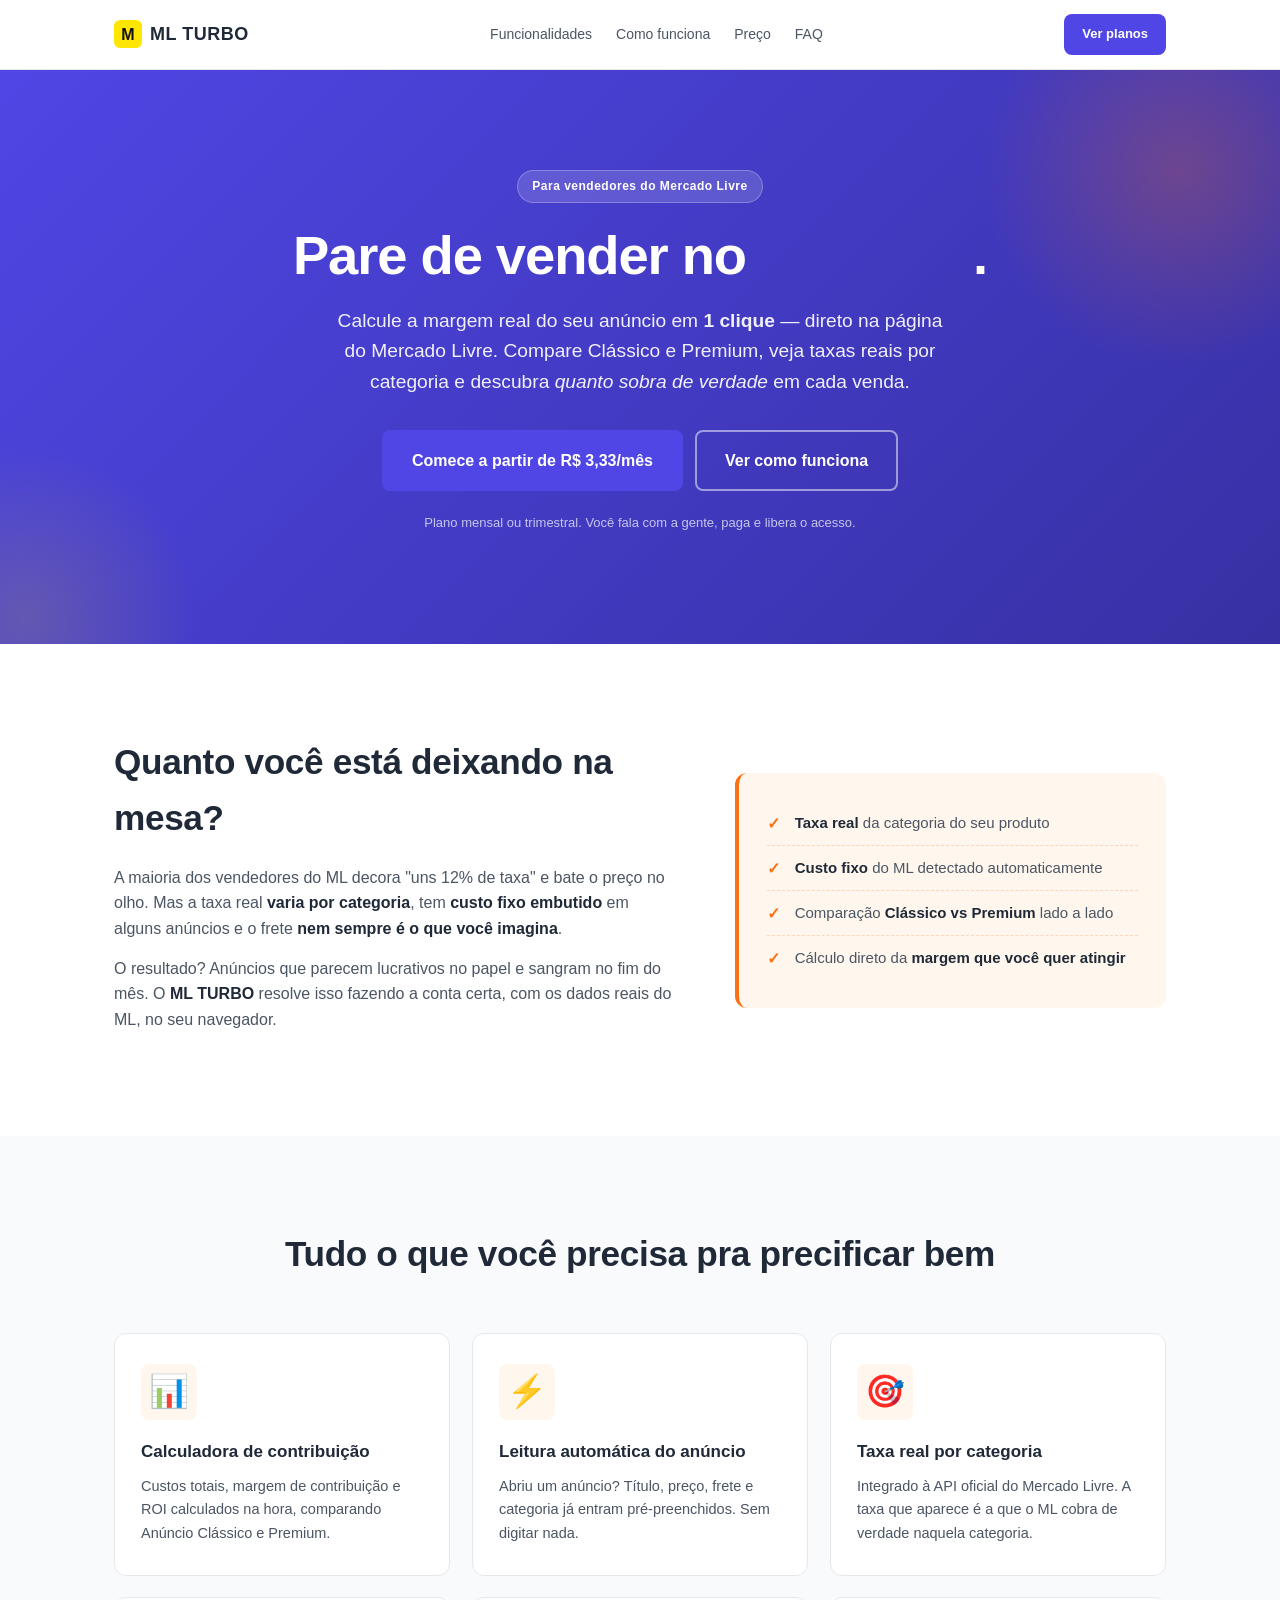
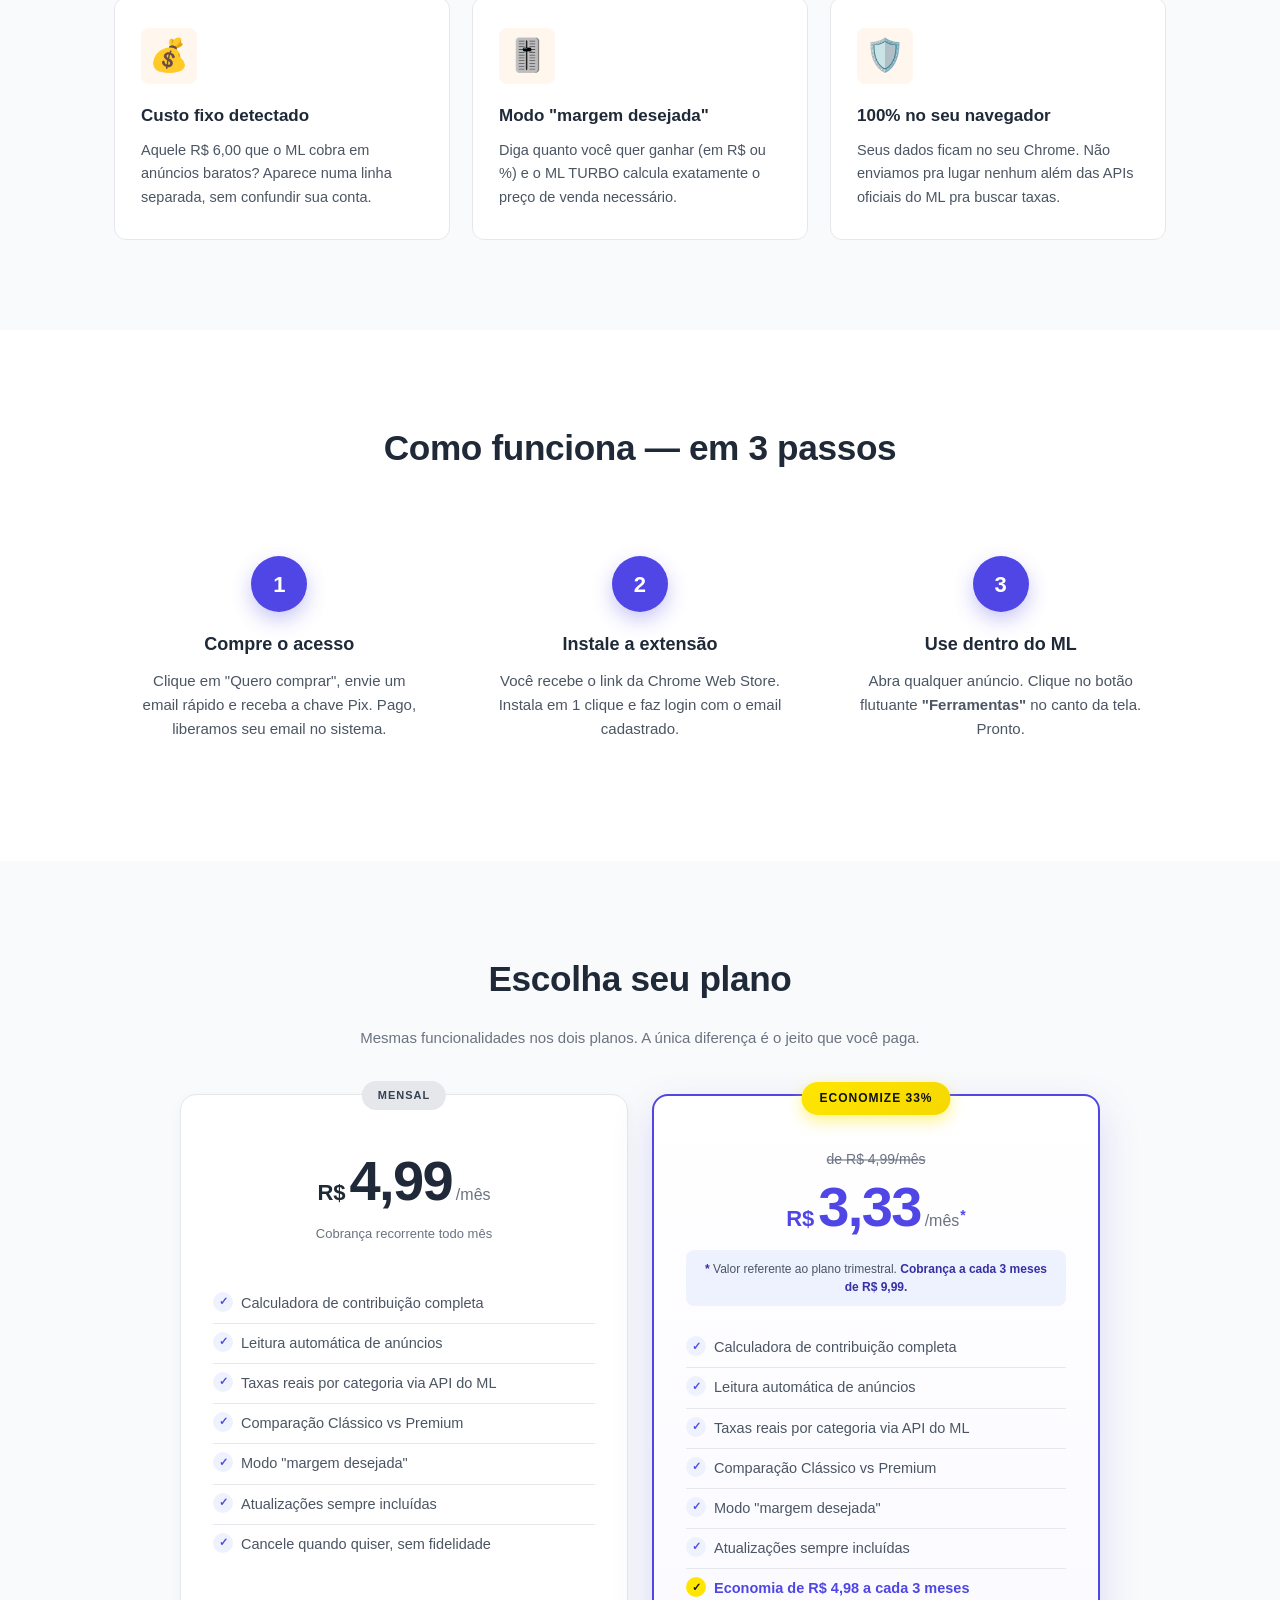
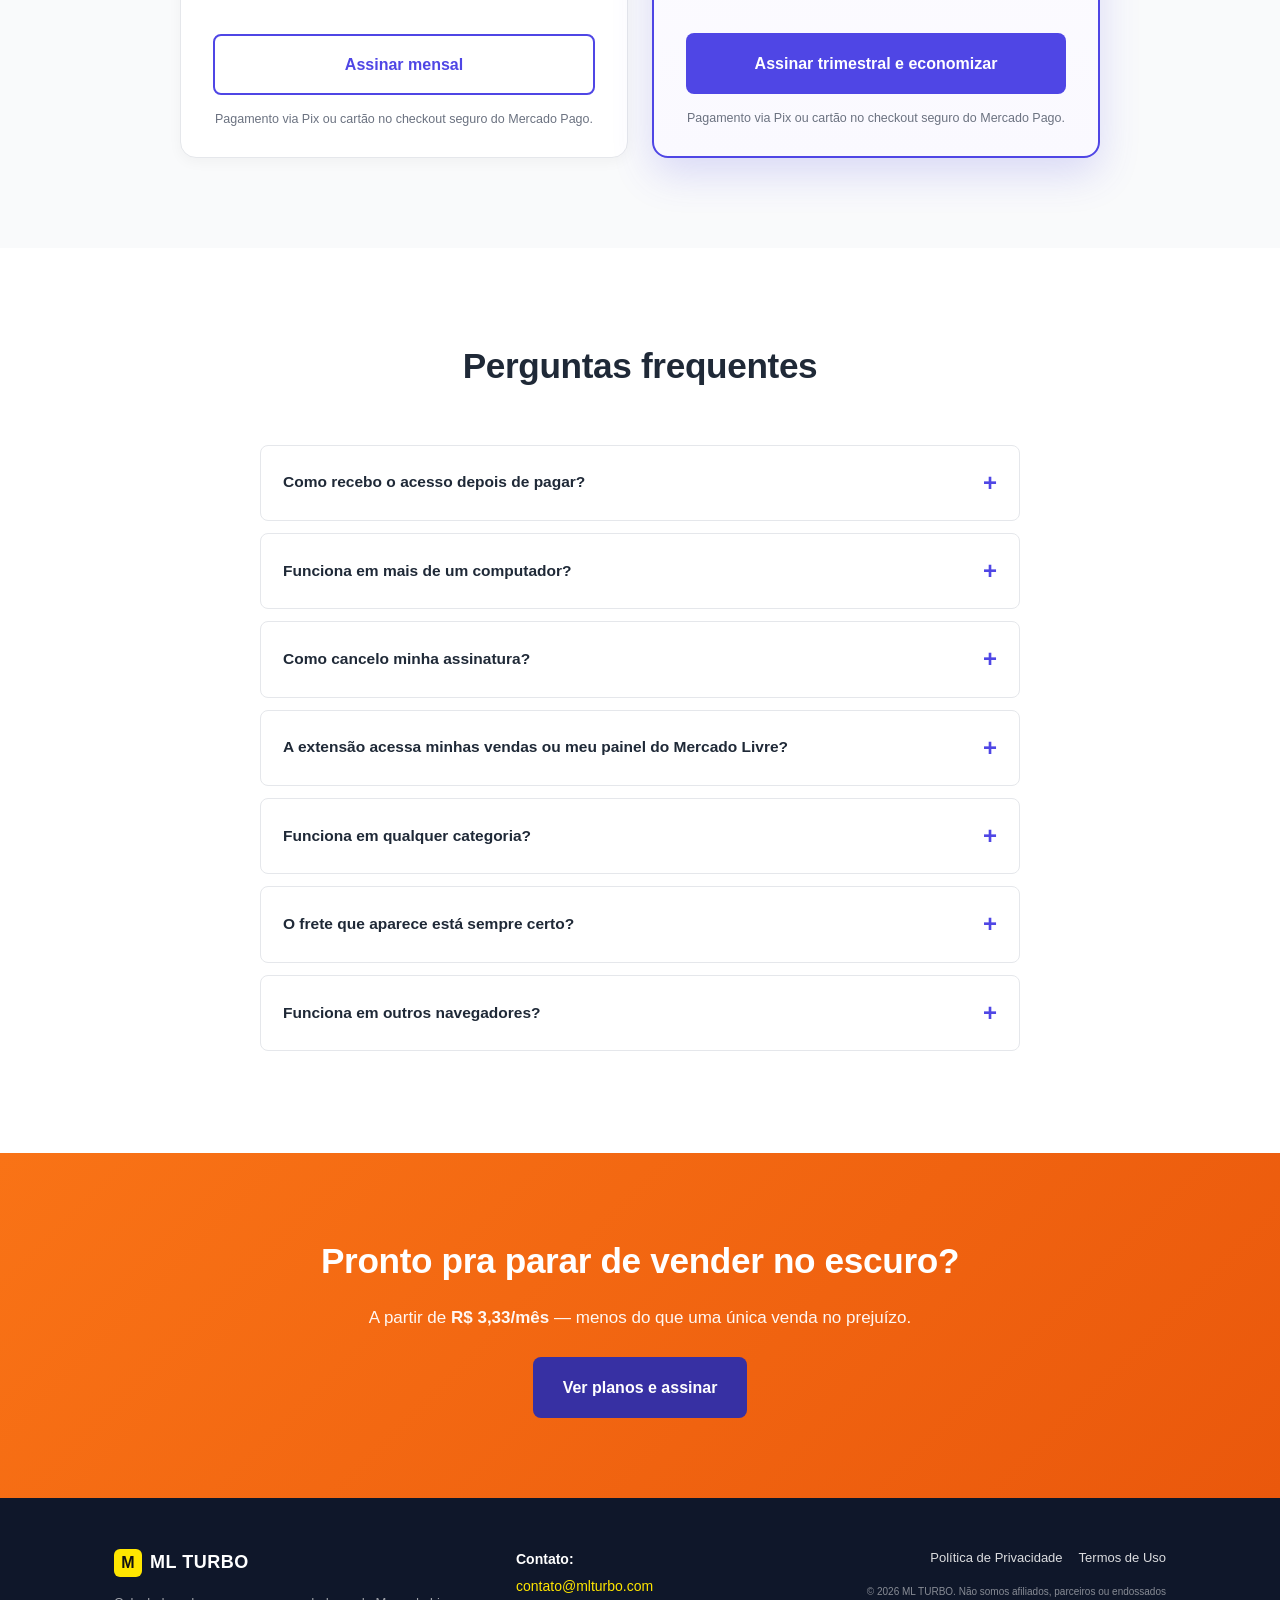
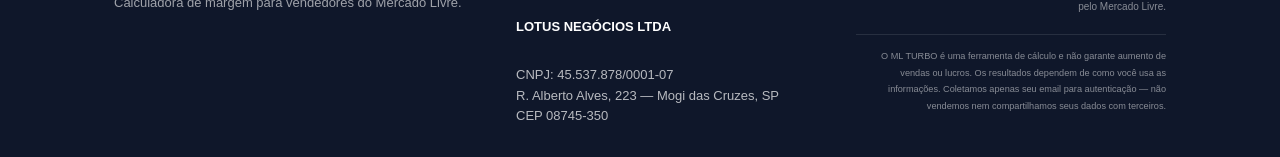
==== commit 027c722b: "Atualiza pricing: mensal R$ 4,99 e trimestral R$ 9,99 Co-Authored-By: Claude Opus 4.7 <noreply@anthr" ====
--- a/index.html
+++ b/index.html
@@ -38,7 +38,7 @@
         Compare Clássico e Premium, veja taxas reais por categoria e descubra <em>quanto sobra de verdade</em> em cada venda.
       </p>
       <div class="hero-acoes">
-        <a href="#preco" class="botao botao-primario botao-grande">Comece a partir de R$ 16,63/mês</a>
+        <a href="#preco" class="botao botao-primario botao-grande">Comece a partir de R$ 3,33/mês</a>
         <a href="#como-funciona" class="botao botao-fantasma botao-grande">Ver como funciona</a>
       </div>
       <p class="hero-rodape">Plano mensal ou trimestral. Você fala com a gente, paga e libera o acesso.</p>
@@ -141,7 +141,7 @@
           <span class="card-preco-tag card-preco-tag-mensal">Mensal</span>
           <div class="card-preco-valor">
             <span class="moeda">R$</span>
-            <span class="numero">19,90</span>
+            <span class="numero">4,99</span>
             <span class="periodo">/mês</span>
           </div>
           <p class="card-preco-resumo">Cobrança recorrente todo mês</p>
@@ -161,18 +161,18 @@
         </article>
 
         <article class="card-preco card-preco-trimestral card-preco-destaque">
-          <span class="card-preco-tag card-preco-tag-economia">Economize 16%</span>
+          <span class="card-preco-tag card-preco-tag-economia">Economize 33%</span>
           <div class="card-preco-valor-comparacao">
-            <span class="card-preco-de">de R$ 19,90/mês</span>
+            <span class="card-preco-de">de R$ 4,99/mês</span>
           </div>
           <div class="card-preco-valor">
             <span class="moeda">R$</span>
-            <span class="numero">16,63</span>
+            <span class="numero">3,33</span>
             <span class="periodo">/mês<sup>*</sup></span>
           </div>
           <p class="card-preco-asterisco">
             <strong>*</strong> Valor referente ao plano trimestral.
-            <strong>Cobrança a cada 3 meses de R$ 49,90.</strong>
+            <strong>Cobrança a cada 3 meses de R$ 9,99.</strong>
           </p>
           <ul class="card-preco-lista">
             <li>Calculadora de contribuição completa</li>
@@ -181,7 +181,7 @@
             <li>Comparação Clássico vs Premium</li>
             <li>Modo "margem desejada"</li>
             <li>Atualizações sempre incluídas</li>
-            <li><strong>Economia de R$ 9,80 a cada 3 meses</strong></li>
+            <li><strong>Economia de R$ 4,98 a cada 3 meses</strong></li>
           </ul>
           <a href="checkout.html?plan=trimestral" class="botao botao-primario botao-grande botao-largura-total">
             Assinar trimestral e economizar
@@ -233,7 +233,7 @@
   <section class="cta-final">
     <div class="container cta-final-conteudo">
       <h2>Pronto pra parar de vender no escuro?</h2>
-      <p>A partir de <strong>R$ 16,63/mês</strong> — menos do que uma única venda no prejuízo.</p>
+      <p>A partir de <strong>R$ 3,33/mês</strong> — menos do que uma única venda no prejuízo.</p>
       <a href="#preco" class="botao botao-primario botao-grande">Ver planos e assinar</a>
     </div>
   </section>
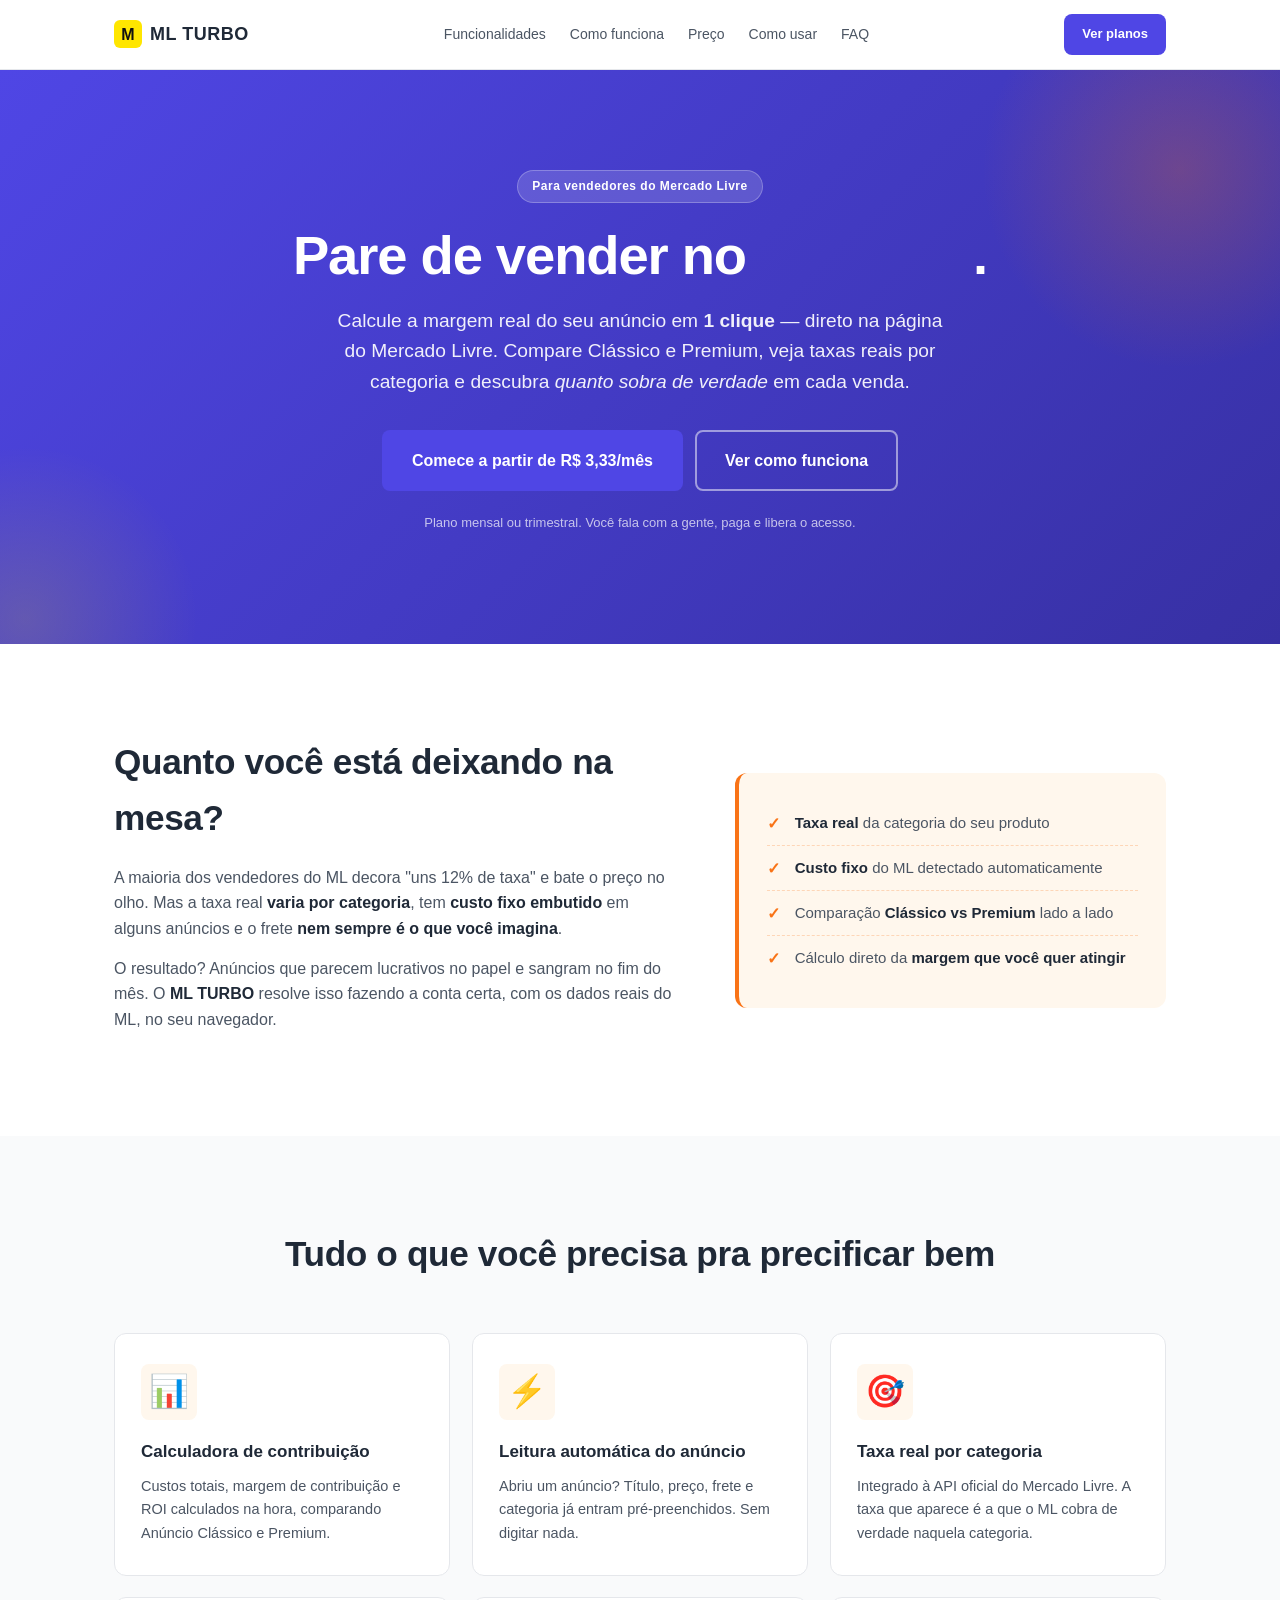
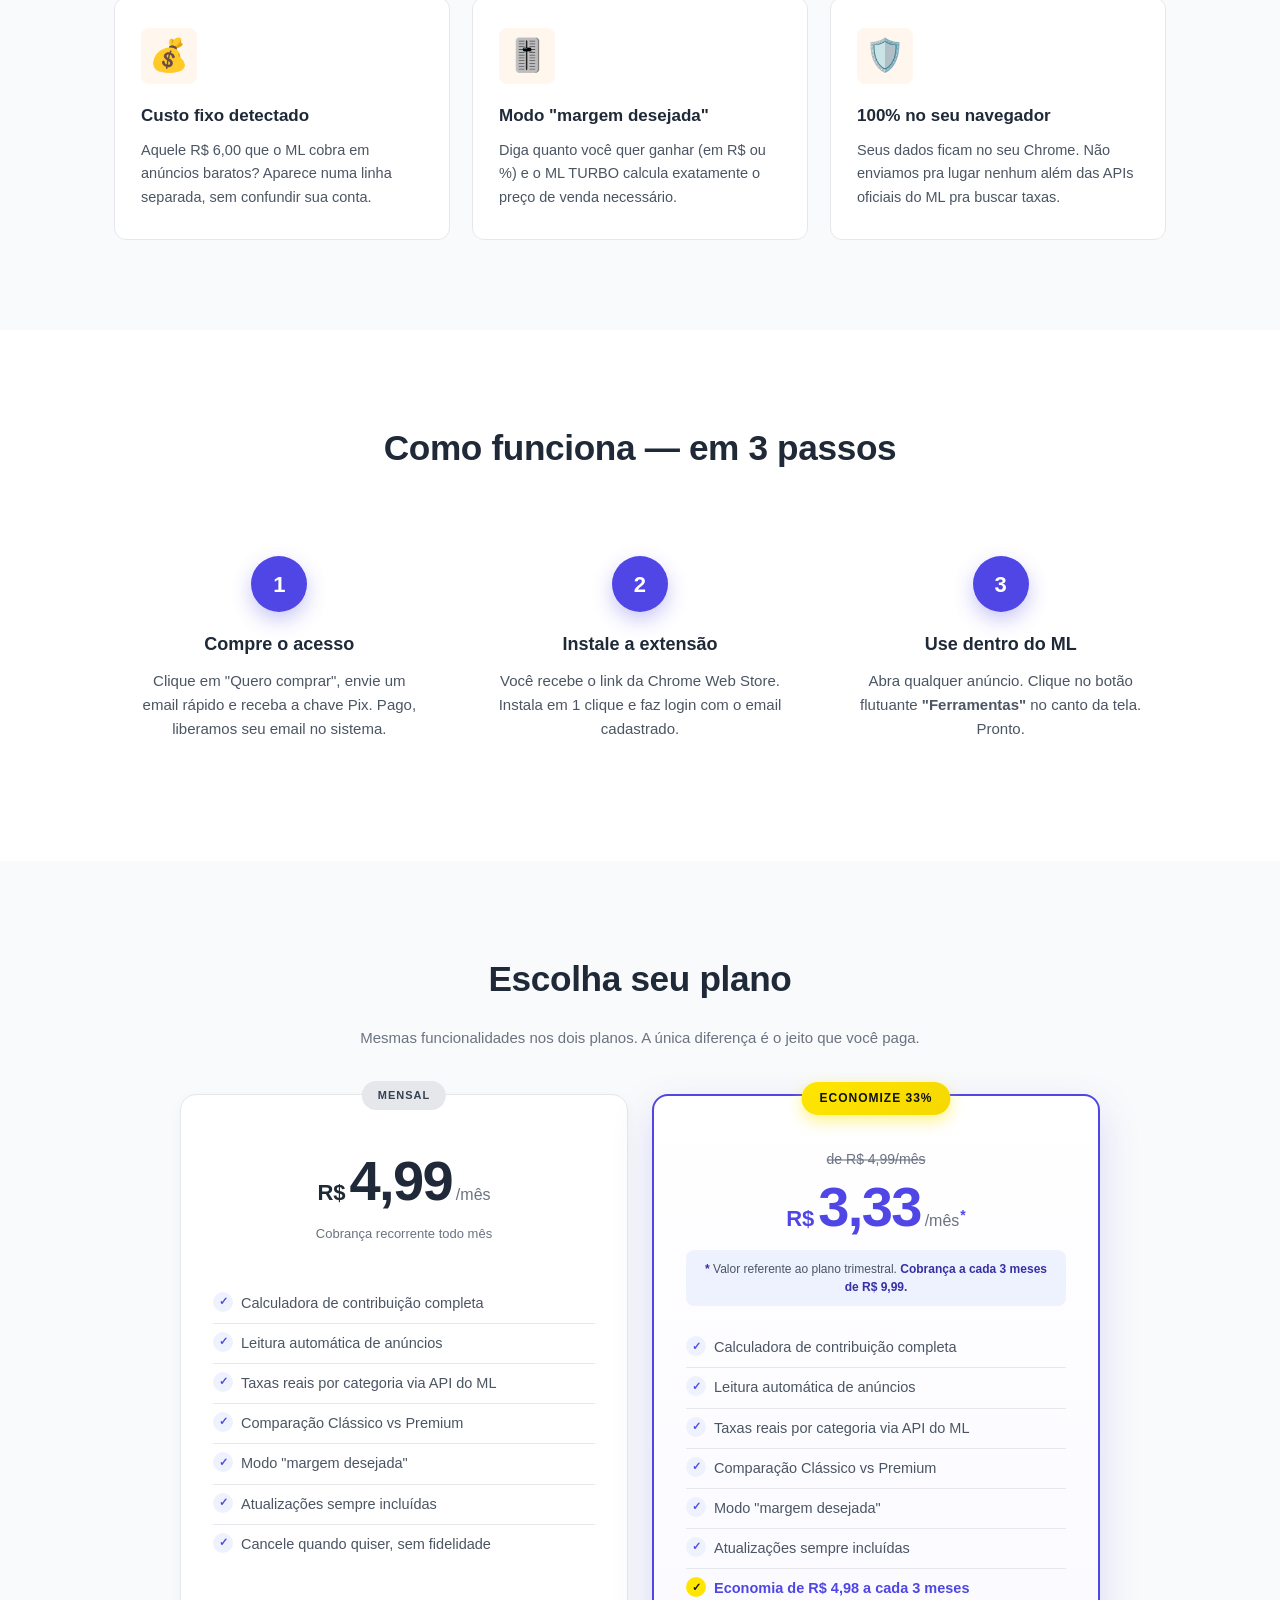
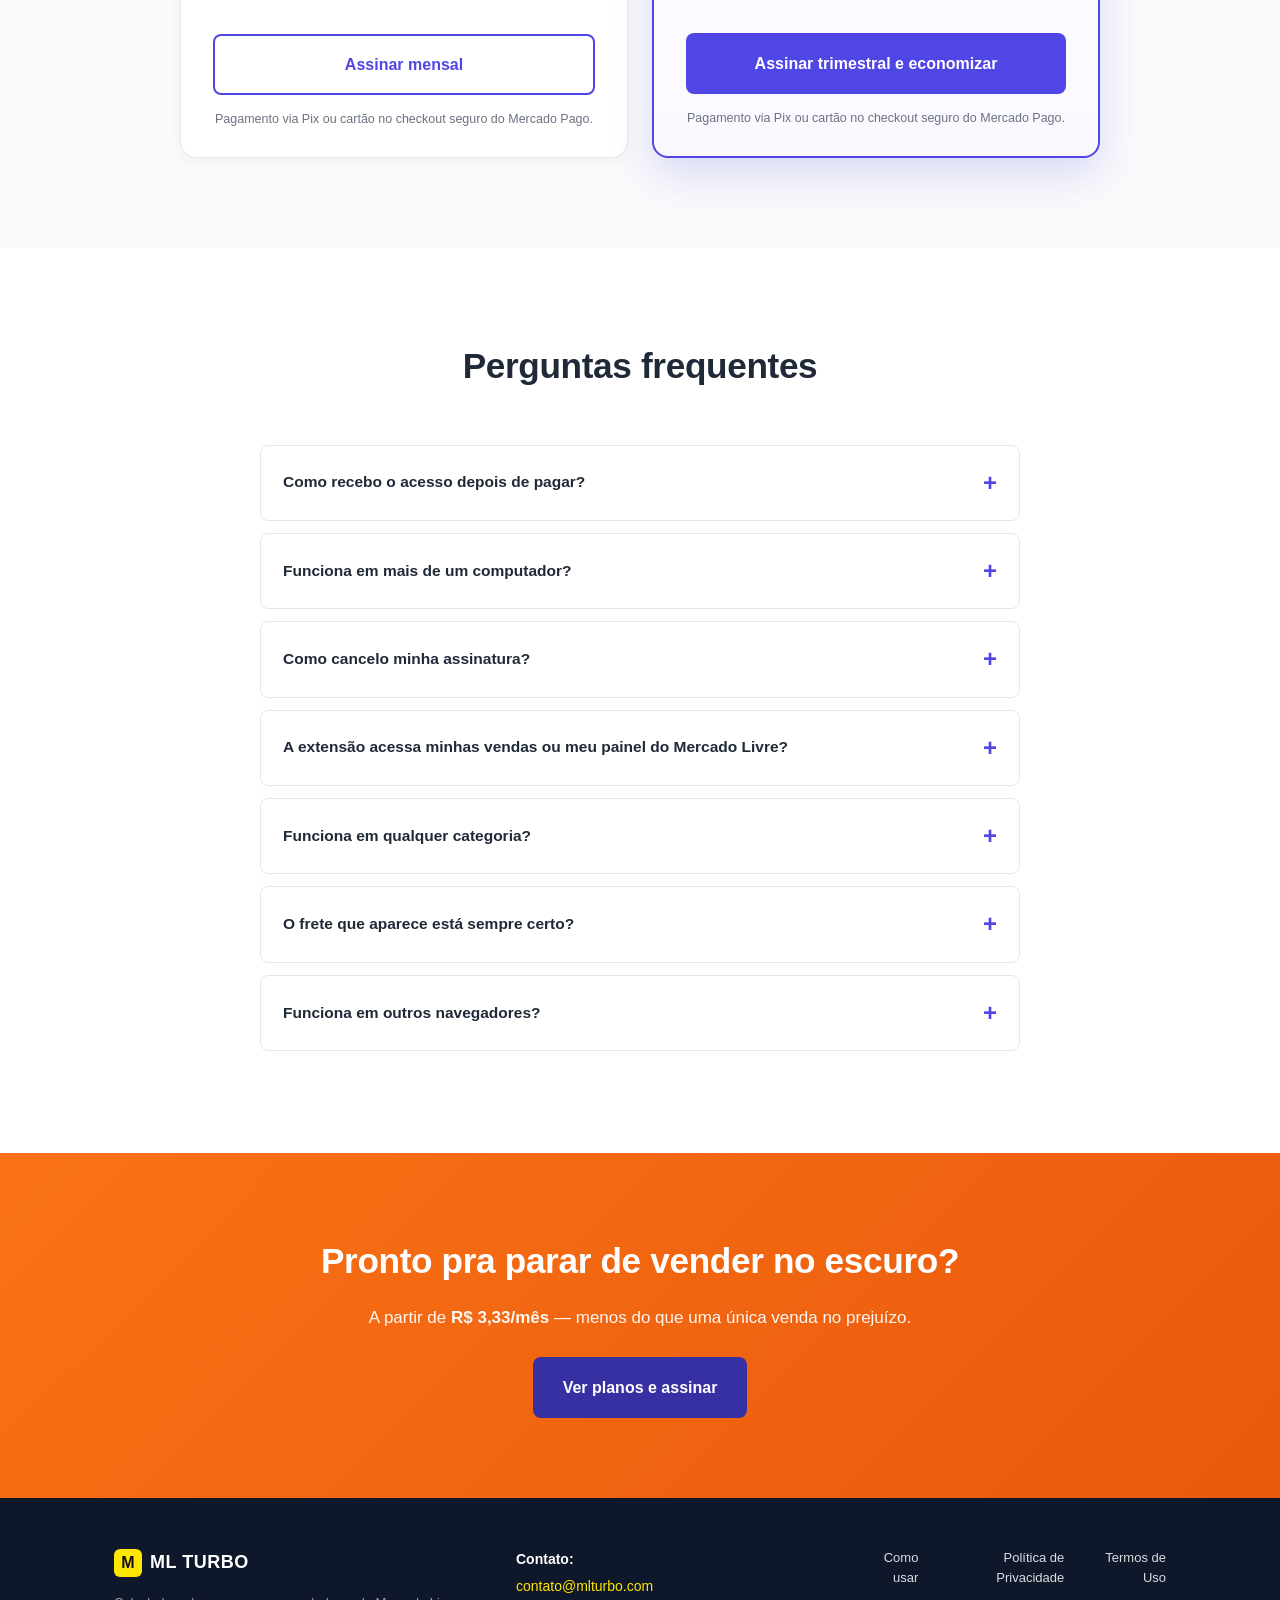
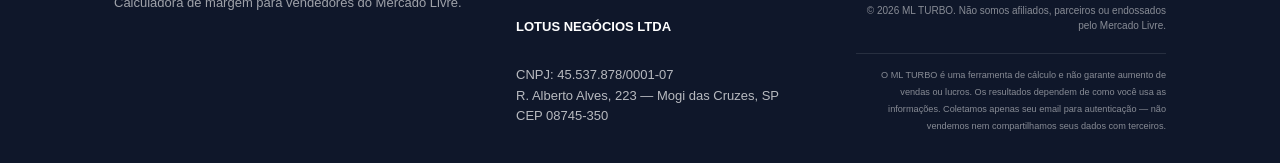
==== commit 50b4d159: "Adiciona pagina de instrucoes com prints + link na nav - instrucoes.html: guia passo a passo (8 pass" ====
--- a/index.html
+++ b/index.html
@@ -18,6 +18,7 @@
         <a href="#funcionalidades">Funcionalidades</a>
         <a href="#como-funciona">Como funciona</a>
         <a href="#preco">Preço</a>
+        <a href="instrucoes.html">Como usar</a>
         <a href="#faq">FAQ</a>
       </nav>
       <a href="#preco" class="botao botao-primario botao-pequeno">Ver planos</a>
@@ -261,6 +262,7 @@
       </div>
       <div class="rodape-creditos">
         <div class="rodape-links">
+          <a href="instrucoes.html" class="rodape-link">Como usar</a>
           <a href="privacidade.html" class="rodape-link">Política de Privacidade</a>
           <a href="termos-uso.html" class="rodape-link">Termos de Uso</a>
         </div>
--- a/styles.css
+++ b/styles.css
@@ -1100,6 +1100,71 @@
 .boas-vindas-suporte a {
   color: var(--roxo);
   font-weight: 700;
+}
+
+/* ============== Instruções (instrucoes.html) ============== */
+
+.instrucoes-indice {
+  background: var(--roxo-pastel);
+  border: 1px solid rgba(79, 70, 229, 0.18);
+  border-radius: var(--raio-pequeno);
+  padding: 20px 26px;
+  margin-bottom: 30px;
+}
+
+.instrucoes-indice strong {
+  display: block;
+  color: var(--roxo-mais-escuro);
+  margin-bottom: 10px;
+  font-size: 15px;
+}
+
+.instrucoes-indice ol {
+  margin: 0 0 0 20px;
+  color: var(--texto-medio);
+  font-size: 15px;
+  line-height: 1.8;
+}
+
+.instrucoes-indice a {
+  color: var(--roxo);
+  text-decoration: none;
+  font-weight: 600;
+}
+
+.instrucoes-indice a:hover {
+  text-decoration: underline;
+}
+
+.instrucoes-subtitulo {
+  font-size: 17px;
+  font-weight: 700;
+  color: var(--texto);
+  margin: 18px 0 8px;
+}
+
+.instrucao-imagem {
+  margin: 16px 0 18px;
+  background: var(--fundo-claro);
+  border: 1px solid var(--borda);
+  border-radius: var(--raio-pequeno);
+  padding: 12px;
+}
+
+.instrucao-imagem img {
+  width: 100%;
+  border-radius: 6px;
+  border: 1px solid var(--borda);
+  background: #fff;
+  display: block;
+}
+
+.instrucao-imagem figcaption {
+  font-size: 13.5px;
+  color: var(--texto-medio);
+  text-align: center;
+  margin-top: 10px;
+  line-height: 1.5;
 }
 
 /* ============== FAQ ============== */
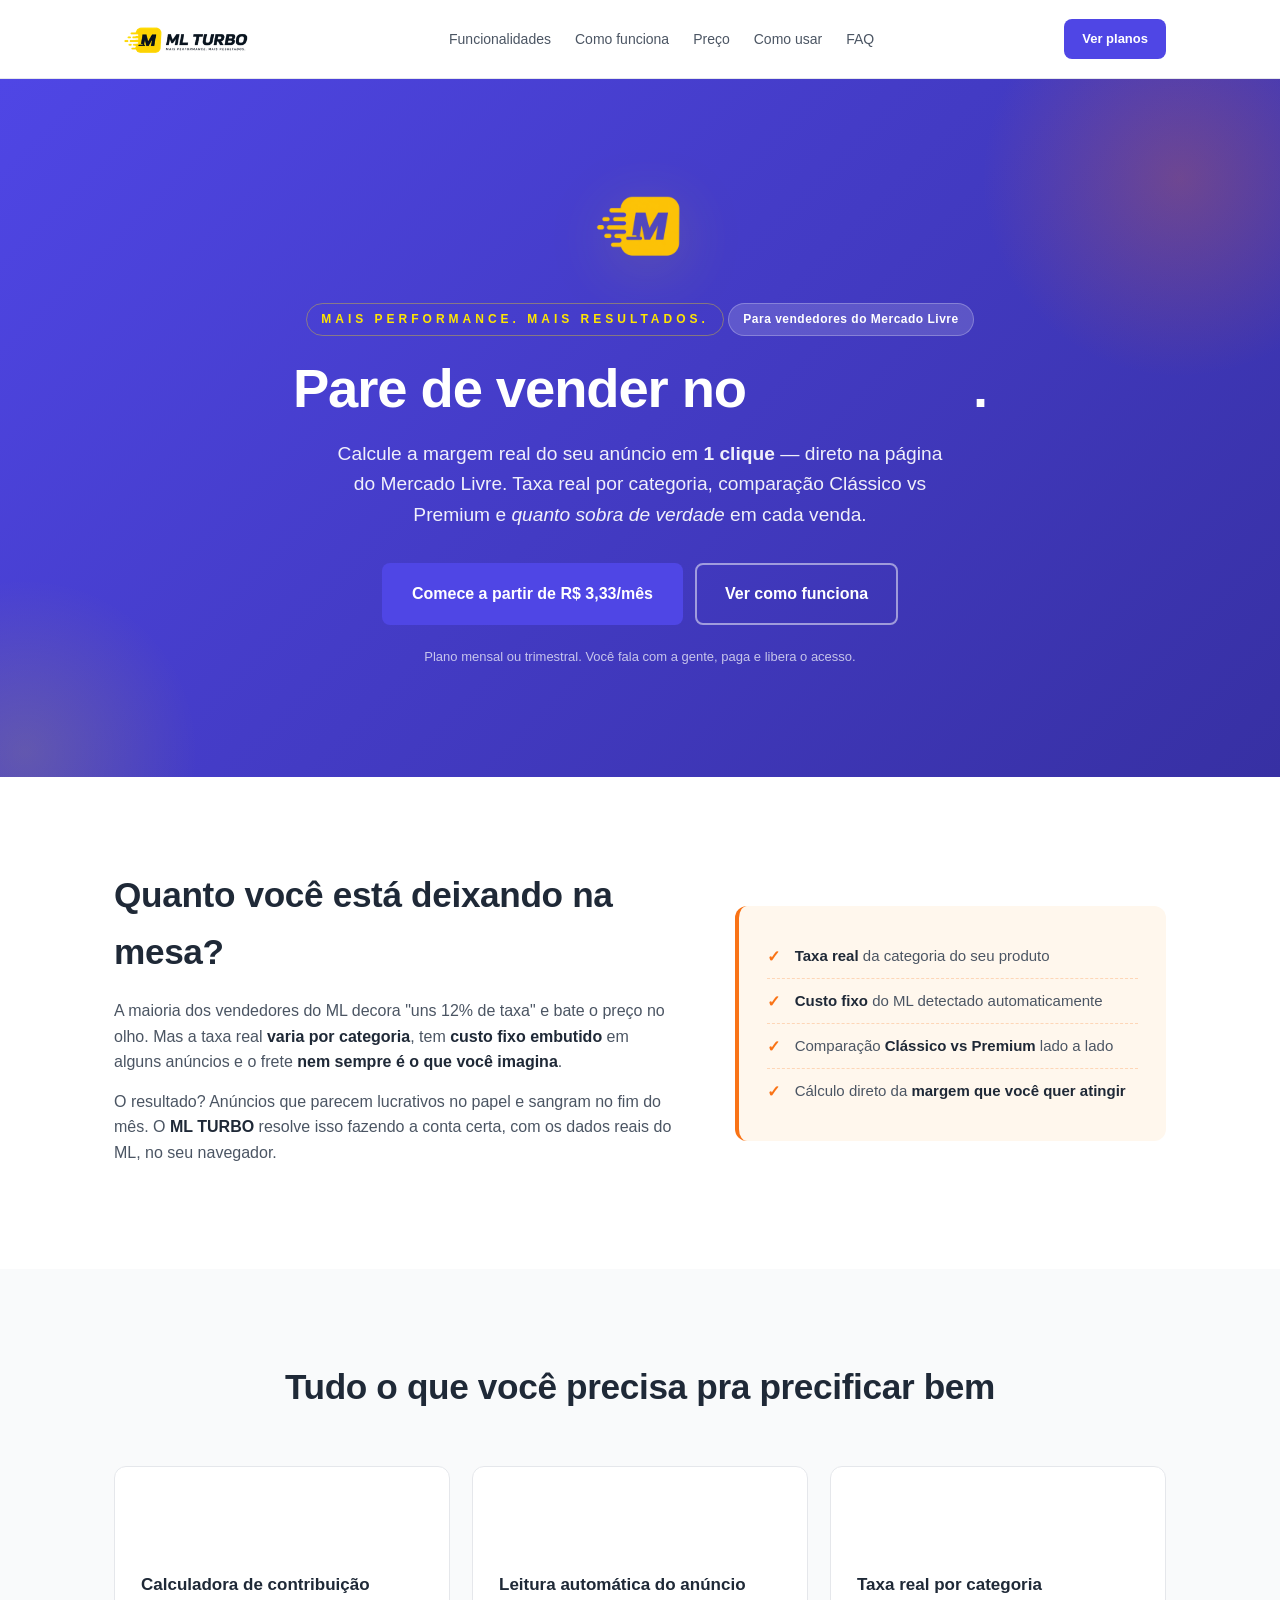
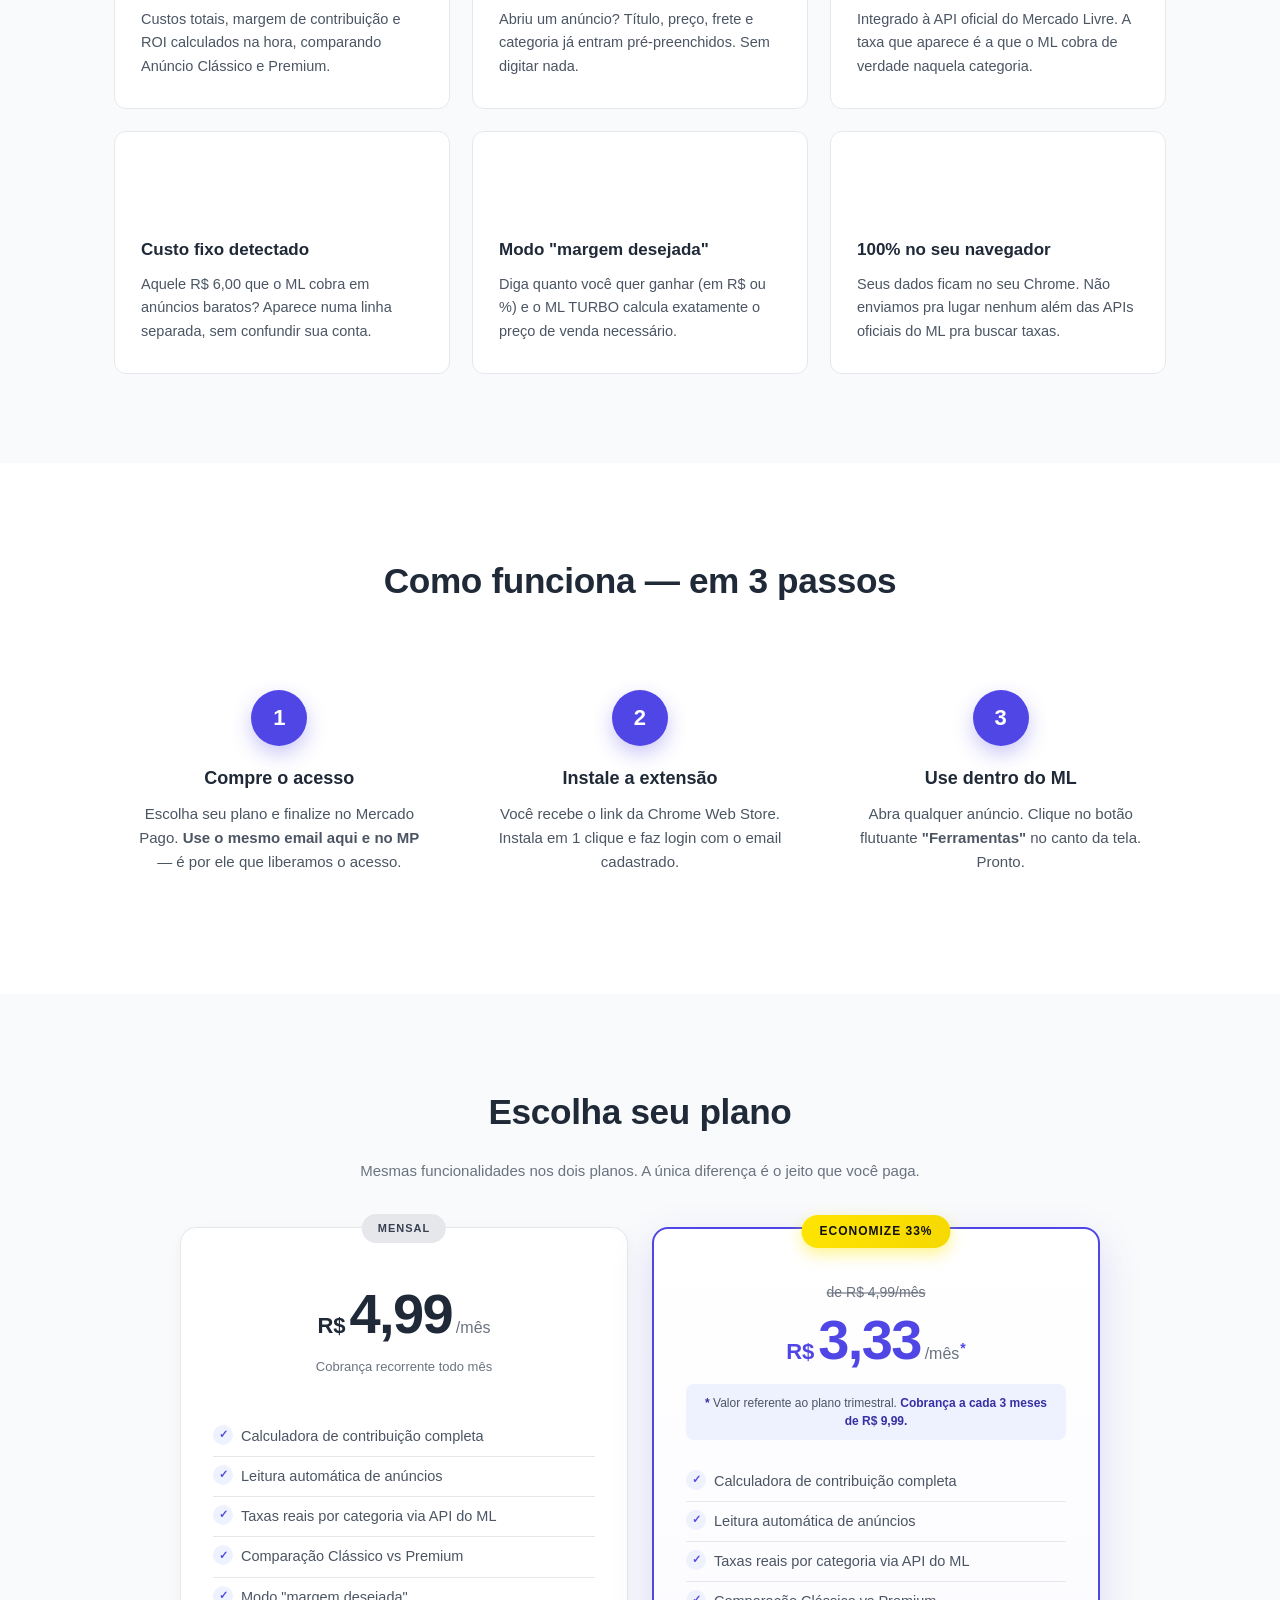
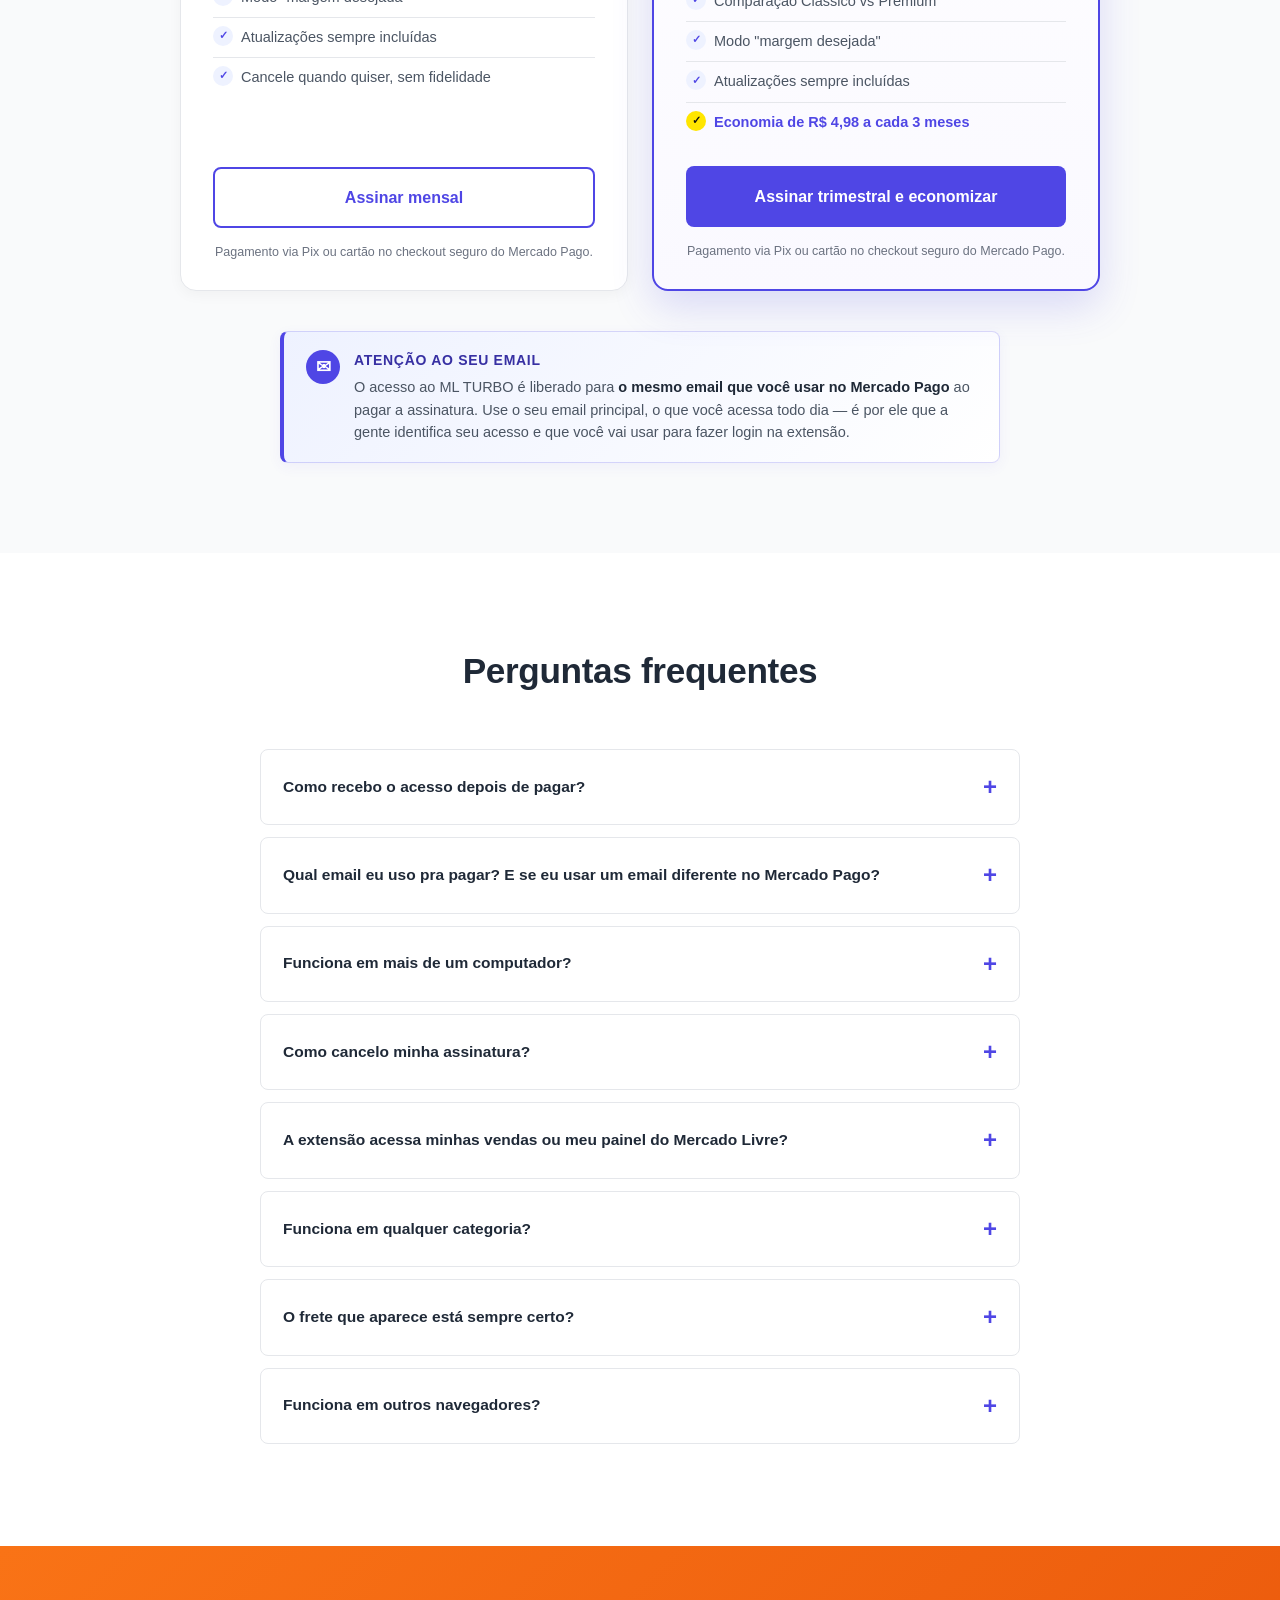
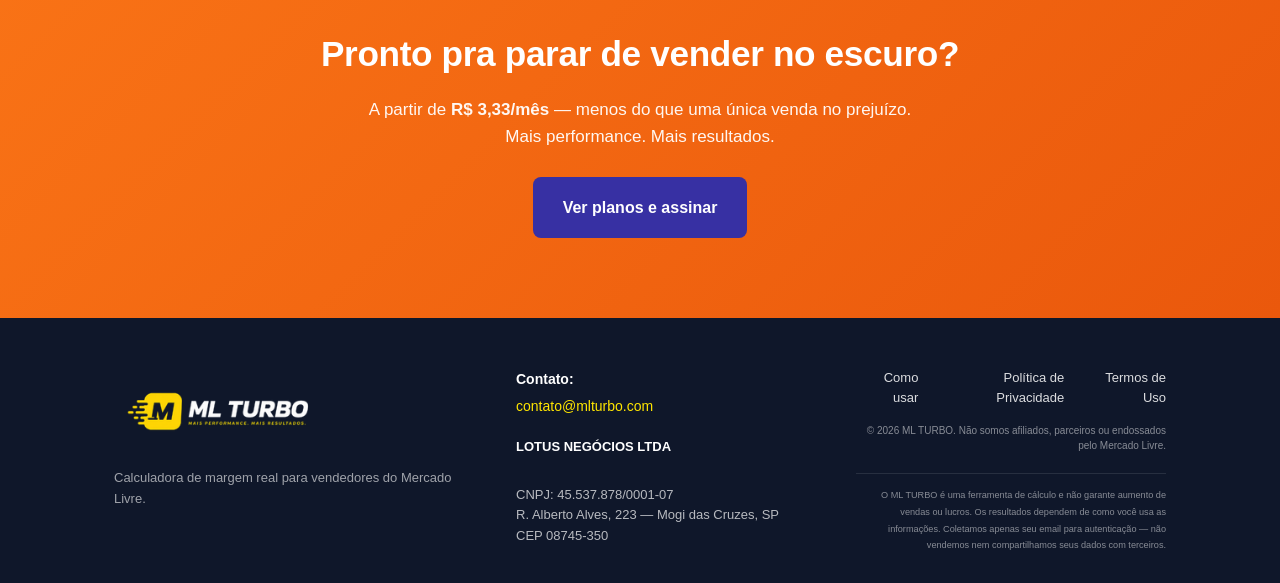
==== commit 2f2eb203: "Aplica identidade visual oficial + reforca regra do email no fluxo - Substitui o "M" CSS pelos 5 log" ====
--- a/index.html
+++ b/index.html
@@ -3,30 +3,52 @@
 <head>
   <meta charset="UTF-8">
   <meta name="viewport" content="width=device-width, initial-scale=1.0">
-  <meta name="description" content="ML TURBO — extensão Chrome para vendedores do Mercado Livre. Calcule margem, ROI e taxa real direto na página do anúncio.">
-  <title>ML TURBO — Calculadora de margem para vendedores do Mercado Livre</title>
+  <meta name="description" content="ML TURBO — Mais performance. Mais resultados. Extensão Chrome para vendedores do Mercado Livre: calcule margem real, ROI e taxa por categoria direto na página do anúncio.">
+
+  <title>ML TURBO — Calculadora de margem real para vendedores do Mercado Livre</title>
+  <link rel="icon" type="image/png" href="imagens/logo/logo4-icon.png">
+  <link rel="apple-touch-icon" href="imagens/logo/logo4-icon.png">
+
+  <!-- Open Graph / redes sociais -->
+  <meta property="og:type" content="website">
+  <meta property="og:url" content="https://mlturbo.com/">
+  <meta property="og:title" content="ML TURBO — Mais performance. Mais resultados.">
+  <meta property="og:description" content="Pare de vender no escuro. Calcule a margem real do seu anúncio do Mercado Livre em 1 clique. A partir de R$ 3,33/mês.">
+  <meta property="og:image" content="https://mlturbo.com/imagens/logo/Logo1-original-branco.png">
+  <meta name="twitter:card" content="summary_large_image">
+  <meta name="twitter:title" content="ML TURBO — Mais performance. Mais resultados.">
+  <meta name="twitter:description" content="Pare de vender no escuro. Calcule a margem real do seu anúncio do Mercado Livre em 1 clique.">
+  <meta name="twitter:image" content="https://mlturbo.com/imagens/logo/Logo1-original-branco.png">
+
   <link rel="stylesheet" href="styles.css">
 </head>
 <body>
   <header class="topo">
     <div class="container topo-conteudo">
-      <a href="#" class="marca">
-        <span class="marca-icone">M</span>
-        <span class="marca-texto">ML TURBO</span>
+      <a href="#" class="marca" aria-label="ML TURBO — Mais performance. Mais resultados.">
+        <img src="imagens/logo/Logo1-original-branco.png" alt="ML TURBO">
       </a>
-      <nav class="topo-nav">
+      <nav class="topo-nav" id="topo-nav">
         <a href="#funcionalidades">Funcionalidades</a>
         <a href="#como-funciona">Como funciona</a>
         <a href="#preco">Preço</a>
         <a href="instrucoes.html">Como usar</a>
         <a href="#faq">FAQ</a>
+        <a href="#preco" class="botao botao-primario botao-pequeno topo-cta-mobile">Ver planos</a>
       </nav>
       <a href="#preco" class="botao botao-primario botao-pequeno">Ver planos</a>
+      <button class="topo-toggle" aria-label="Abrir menu" aria-expanded="false" aria-controls="topo-nav">
+        <span></span><span></span><span></span>
+      </button>
     </div>
   </header>
 
   <section class="hero">
     <div class="container hero-conteudo">
+      <div class="hero-logo">
+        <img src="imagens/logo/logo5-icon-M-transparente.png" alt="ML TURBO">
+      </div>
+      <span class="hero-tagline">Mais performance. Mais resultados.</span>
       <span class="badge">Para vendedores do Mercado Livre</span>
       <h1>Pare de vender no <span class="palavra-rotativa">
         <span>prejuízo</span>
@@ -36,7 +58,7 @@
       </span>.</h1>
       <p class="subtitulo">
         Calcule a margem real do seu anúncio em <strong>1 clique</strong> — direto na página do Mercado Livre.
-        Compare Clássico e Premium, veja taxas reais por categoria e descubra <em>quanto sobra de verdade</em> em cada venda.
+        Taxa real por categoria, comparação Clássico vs Premium e <em>quanto sobra de verdade</em> em cada venda.
       </p>
       <div class="hero-acoes">
         <a href="#preco" class="botao botao-primario botao-grande">Comece a partir de R$ 3,33/mês</a>
@@ -116,7 +138,7 @@
         <div class="passo">
           <div class="passo-numero">1</div>
           <h3>Compre o acesso</h3>
-          <p>Clique em "Quero comprar", envie um email rápido e receba a chave Pix. Pago, liberamos seu email no sistema.</p>
+          <p>Escolha seu plano e finalize no Mercado Pago. <strong>Use o mesmo email aqui e no MP</strong> — é por ele que liberamos o acesso.</p>
         </div>
         <div class="passo">
           <div class="passo-numero">2</div>
@@ -190,6 +212,14 @@
           <p class="card-preco-rodape">Pagamento via Pix ou cartão no checkout seguro do Mercado Pago.</p>
         </article>
       </div>
+
+      <div class="aviso-email">
+        <div class="aviso-email-icone" aria-hidden="true">✉</div>
+        <div class="aviso-email-texto">
+          <span class="aviso-email-titulo">Atenção ao seu email</span>
+          O acesso ao ML TURBO é liberado para <strong>o mesmo email que você usar no Mercado Pago</strong> ao pagar a assinatura. Use o seu email principal, o que você acessa todo dia — é por ele que a gente identifica seu acesso e que você vai usar para fazer login na extensão.
+        </div>
+      </div>
     </div>
   </section>
 
@@ -200,6 +230,12 @@
         <details class="faq-item">
           <summary>Como recebo o acesso depois de pagar?</summary>
           <p>Automático. Assim que o Mercado Pago confirma seu pagamento, nosso sistema libera seu email na hora — geralmente leva poucos segundos. Você fecha a janela do pagamento, volta pra nossa página e clica em "Já assinei" pra ir direto pras instruções de instalação.</p>
+          <p><strong>Importante:</strong> o acesso é liberado para <strong>o mesmo email que você usar no Mercado Pago</strong> ao pagar. Use o seu email principal — é por ele que a gente identifica você e que você vai usar pra logar na extensão.</p>
+        </details>
+        <details class="faq-item">
+          <summary>Qual email eu uso pra pagar? E se eu usar um email diferente no Mercado Pago?</summary>
+          <p>Use <strong>o seu email principal</strong>, o mesmo que você confere todo dia — porque é nele que vamos liberar o acesso e nele que você vai logar na extensão.</p>
+          <p>Se por algum motivo você pagou com um email diferente do que cadastrou aqui, sem stress: na página seguinte ("Aguardando pagamento"), você pode digitar o email que <strong>de fato</strong> apareceu no Mercado Pago e a gente libera o acesso pra ele. O acesso vai sempre pra conta que efetivamente pagou.</p>
         </details>
         <details class="faq-item">
           <summary>Funciona em mais de um computador?</summary>
@@ -234,7 +270,8 @@
   <section class="cta-final">
     <div class="container cta-final-conteudo">
       <h2>Pronto pra parar de vender no escuro?</h2>
-      <p>A partir de <strong>R$ 3,33/mês</strong> — menos do que uma única venda no prejuízo.</p>
+      <p>A partir de <strong>R$ 3,33/mês</strong> — menos do que uma única venda no prejuízo.<br>
+      Mais performance. Mais resultados.</p>
       <a href="#preco" class="botao botao-primario botao-grande">Ver planos e assinar</a>
     </div>
   </section>
@@ -243,10 +280,10 @@
     <div class="container rodape-conteudo">
       <div>
         <span class="marca">
-          <span class="marca-icone">M</span>
-          <span class="marca-texto">ML TURBO</span>
+          <img src="imagens/logo/logo2-fundo-escuro.png" alt="ML TURBO">
         </span>
-        <p class="rodape-descricao">Calculadora de margem para vendedores do Mercado Livre.</p>
+        <span class="marca-tagline">Mais performance. Mais resultados.</span>
+        <p class="rodape-descricao">Calculadora de margem real para vendedores do Mercado Livre.</p>
       </div>
       <div class="rodape-info">
         <div class="rodape-contato">
--- a/styles.css
+++ b/styles.css
@@ -166,48 +166,56 @@
   display: flex;
   align-items: center;
   justify-content: space-between;
-  padding: 14px 24px;
+  padding: 10px 24px;
   gap: 20px;
 }
 
+/* Marca — agora baseada em <img> do logo oficial.
+   Header usa Logo1 (fundo claro) e footer usa logo2 (fundo escuro).
+   A pulsação leve no ícone foi preservada via filter drop-shadow. */
 .marca {
   display: inline-flex;
   align-items: center;
-  gap: 8px;
+  gap: 10px;
   text-decoration: none;
   color: var(--texto);
+}
+
+.marca img {
+  display: block;
+  height: 58px;
+  width: auto;
+  animation: pulseLogo 4s ease-in-out infinite;
+  transform-origin: center;
+}
+
+@keyframes pulseLogo {
+  0%, 90%, 100% { transform: scale(1); filter: drop-shadow(0 0 0 rgba(255, 230, 0, 0)); }
+  93%           { transform: scale(1.04); filter: drop-shadow(0 0 12px rgba(255, 230, 0, 0.45)); }
+  96%           { transform: scale(1); filter: drop-shadow(0 0 0 rgba(255, 230, 0, 0)); }
+}
+
+/* Tagline pequena — aparece em alguns headers e no footer */
+.marca-tagline {
+  font-size: 10.5px;
+  letter-spacing: 2px;
+  text-transform: uppercase;
   font-weight: 700;
-  font-size: 18px;
-}
-
-.marca-icone {
-  display: inline-flex;
-  align-items: center;
-  justify-content: center;
-  width: 28px;
-  height: 28px;
-  background: var(--amarelo-ml);
-  color: #111;
-  font-weight: 900;
-  border-radius: 6px;
-  font-size: 16px;
-  animation: pulseM 4s ease-in-out infinite;
-  transform-origin: center;
-}
-
-@keyframes pulseM {
-  0%, 90%, 100% { transform: scale(1); box-shadow: 0 0 0 rgba(255, 230, 0, 0); }
-  93%           { transform: scale(1.08); box-shadow: 0 0 14px rgba(255, 230, 0, 0.55); }
-  96%           { transform: scale(1); box-shadow: 0 0 0 rgba(255, 230, 0, 0); }
-}
-
-.marca-texto {
-  letter-spacing: 0.5px;
+  color: var(--texto-claro);
+  display: block;
+  margin-top: 2px;
+}
+
+/* O logo do rodapé (logo2-fundo-escuro.png) já traz a tagline gravada no arquivo,
+   então escondemos o .marca-tagline para não duplicar. */
+.rodape .marca-tagline {
+  display: none;
 }
 
 .topo-nav {
   display: flex;
   gap: 24px;
+  align-items: center;
 }
 
 .topo-nav a {
@@ -220,6 +228,53 @@
 
 .topo-nav a:hover {
   color: var(--roxo);
+}
+
+/* CTA dentro da nav — escondida no desktop (a do header já está visível),
+   aparece só quando o menu mobile abre. */
+.topo-cta-mobile {
+  display: none;
+}
+
+/* Hamburguer — escondido no desktop, visível ≤880px */
+.topo-toggle {
+  display: none;
+  width: 42px;
+  height: 42px;
+  border: 1px solid var(--borda);
+  background: var(--fundo);
+  border-radius: var(--raio-pequeno);
+  cursor: pointer;
+  padding: 0;
+  align-items: center;
+  justify-content: center;
+  flex-direction: column;
+  gap: 5px;
+  transition: border-color var(--transicao), background var(--transicao);
+}
+
+.topo-toggle:hover {
+  border-color: var(--roxo);
+}
+
+.topo-toggle span {
+  display: block;
+  width: 20px;
+  height: 2px;
+  background: var(--texto);
+  border-radius: 2px;
+  transition: transform var(--transicao), opacity var(--transicao);
+}
+
+/* "X" animado quando aberto */
+.topo-toggle[aria-expanded="true"] span:nth-child(1) {
+  transform: translateY(7px) rotate(45deg);
+}
+.topo-toggle[aria-expanded="true"] span:nth-child(2) {
+  opacity: 0;
+}
+.topo-toggle[aria-expanded="true"] span:nth-child(3) {
+  transform: translateY(-7px) rotate(-45deg);
 }
 
 /* ============== Hero ============== */
@@ -270,6 +325,39 @@
   max-width: 800px;
 }
 
+/* Logo grande dentro do hero (ícone M vazado sobre fundo roxo) */
+.hero-logo {
+  display: flex;
+  justify-content: center;
+  margin-bottom: 28px;
+}
+
+.hero-logo img {
+  height: 96px;
+  width: auto;
+  filter: drop-shadow(0 12px 30px rgba(255, 230, 0, 0.2));
+  animation: flutuarLogo 6s ease-in-out infinite;
+}
+
+@keyframes flutuarLogo {
+  0%, 100% { transform: translateY(0); }
+  50%      { transform: translateY(-6px); }
+}
+
+/* Tagline oficial — aparece logo abaixo do logo no hero */
+.hero-tagline {
+  display: inline-block;
+  font-size: 12px;
+  letter-spacing: 4px;
+  text-transform: uppercase;
+  color: var(--amarelo-ml);
+  font-weight: 800;
+  margin-bottom: 18px;
+  padding: 6px 14px;
+  border: 1px solid rgba(255, 230, 0, 0.35);
+  border-radius: 999px;
+}
+
 .badge {
   display: inline-block;
   padding: 6px 14px;
@@ -745,6 +833,59 @@
   color: var(--texto-claro);
 }
 
+/* ============== Aviso de email (regra "mesmo email do MP") ==============
+   Componente reutilizável. Aparece na seção de preço, no checkout e
+   na página de aguardando. Visual coerente com a marca (roxo + ícone). */
+.aviso-email {
+  max-width: 720px;
+  margin: 40px auto 0;
+  padding: 18px 22px;
+  background: linear-gradient(135deg, var(--roxo-pastel) 0%, #ffffff 100%);
+  border: 1.5px solid rgba(79, 70, 229, 0.2);
+  border-left: 4px solid var(--roxo);
+  border-radius: var(--raio-pequeno);
+  display: flex;
+  gap: 14px;
+  align-items: flex-start;
+  box-shadow: 0 4px 14px rgba(79, 70, 229, 0.06);
+}
+.aviso-email .aviso-email-icone {
+  flex-shrink: 0;
+  width: 34px;
+  height: 34px;
+  background: var(--roxo);
+  color: #fff;
+  border-radius: 50%;
+  display: flex;
+  align-items: center;
+  justify-content: center;
+  font-weight: 800;
+  font-size: 18px;
+}
+.aviso-email .aviso-email-texto {
+  font-size: 14.5px;
+  color: var(--texto-medio);
+  line-height: 1.55;
+}
+.aviso-email .aviso-email-titulo {
+  display: block;
+  color: var(--roxo-mais-escuro);
+  font-weight: 800;
+  font-size: 14px;
+  text-transform: uppercase;
+  letter-spacing: 0.05em;
+  margin-bottom: 4px;
+}
+.aviso-email strong {
+  color: var(--texto);
+}
+
+/* Compacto — vai dentro de cards de checkout */
+.aviso-email.compacto {
+  max-width: none;
+  margin: 0 0 20px;
+}
+
 /* ============== Checkout ============== */
 
 .container-estreito {
@@ -1287,6 +1428,10 @@
   margin-bottom: 8px;
 }
 
+.rodape .marca img {
+  height: 84px;
+}
+
 .rodape-descricao {
   font-size: 13px;
   color: rgba(255, 255, 255, 0.6);
@@ -1388,9 +1533,58 @@
 /* ============== Responsivo ============== */
 
 @media (max-width: 880px) {
+  /* Mostra o hamburguer e esconde a CTA "Ver planos" do header (ela vai pro menu) */
+  .topo-toggle {
+    display: inline-flex;
+  }
+  .topo > .container > .botao,
+  .topo-conteudo > .botao {
+    display: none;
+  }
+
+  /* Nav vira dropdown abaixo do header */
   .topo-nav {
-    display: none;
-  }
+    position: absolute;
+    top: 100%;
+    left: 0;
+    right: 0;
+    background: var(--fundo);
+    border-bottom: 1px solid var(--borda);
+    border-top: 1px solid var(--borda);
+    box-shadow: 0 8px 20px rgba(0, 0, 0, 0.06);
+    flex-direction: column;
+    align-items: stretch;
+    gap: 0;
+    padding: 8px 0;
+    max-height: 0;
+    overflow: hidden;
+    transition: max-height 0.3s ease, padding 0.3s ease, border-color 0.3s ease;
+    pointer-events: none;
+  }
+  .topo {
+    position: sticky;
+  }
+  .topo-nav.aberta {
+    max-height: 460px;
+    padding: 10px 0 18px;
+    pointer-events: auto;
+  }
+  .topo-nav a {
+    padding: 14px 24px;
+    border-bottom: 1px solid var(--borda);
+    font-size: 15px;
+  }
+  .topo-nav a:last-child {
+    border-bottom: none;
+  }
+  /* Mostra a CTA dentro do menu mobile e dá respiro */
+  .topo-cta-mobile {
+    display: inline-flex !important;
+    margin: 14px 24px 0;
+    text-align: center;
+    justify-content: center;
+  }
+
   .problema-grid {
     grid-template-columns: 1fr;
     gap: 30px;
@@ -1420,6 +1614,12 @@
   .container {
     padding: 0 18px;
   }
+  .marca img {
+    height: 46px;
+  }
+  .rodape .marca img {
+    height: 66px;
+  }
   .botao-grande {
     padding: 14px 20px;
     font-size: 15px;
